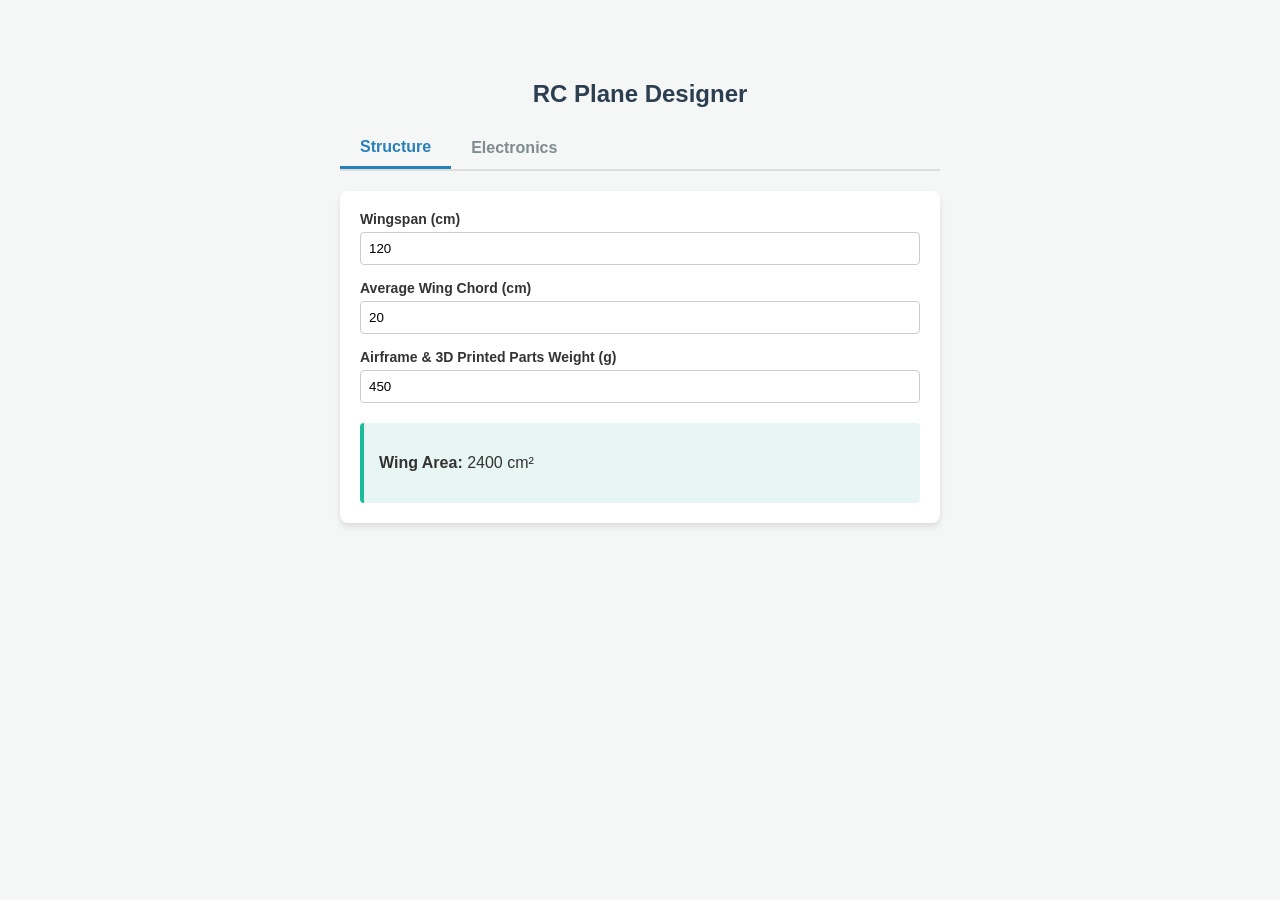
==== index.html @ 9270590c "Update index.html" ====
<!DOCTYPE html>
<html lang="en">
<head>
    <meta charset="UTF-8">
    <meta name="viewport" content="width=device-width, initial-scale=1.0">
    <title>RC Plane Designer - Quick Calc</title>
    <style>
        body {
            font-family: 'Segoe UI', Tahoma, Geneva, Verdana, sans-serif;
            background-color: #f4f7f6;
            color: #333;
            max-width: 600px;
            margin: 40px auto;
            padding: 20px;
        }
        h2 { text-align: center; color: #2c3e50; }
        
        /* Tab Styles */
        .tabs {
            display: flex;
            margin-bottom: 20px;
            border-bottom: 2px solid #ddd;
        }
        .tab-btn {
            background: none;
            border: none;
            padding: 10px 20px;
            cursor: pointer;
            font-size: 16px;
            font-weight: bold;
            color: #7f8c8d;
            transition: 0.3s;
        }
        .tab-btn:hover { color: #3498db; }
        .tab-btn.active {
            color: #2980b9;
            border-bottom: 3px solid #2980b9;
        }

        /* Content Styles */
        .tab-content { display: none; background: #fff; padding: 20px; border-radius: 8px; box-shadow: 0 4px 6px rgba(0,0,0,0.1); }
        .tab-content.active { display: block; }
        
        .input-group { margin-bottom: 15px; }
        label { display: block; margin-bottom: 5px; font-weight: bold; font-size: 14px; }
        input { 
            width: 100%; padding: 8px; box-sizing: border-box; 
            border: 1px solid #ccc; border-radius: 4px; 
        }
        
        /* Results Box */
        .results {
            margin-top: 20px; padding: 15px;
            background-color: #e8f6f3; border-left: 4px solid #1abc9c;
            border-radius: 4px;
        }
    </style>
</head>
<body>

    <h2>RC Plane Designer</h2>

    <div class="tabs">
        <button class="tab-btn active" onclick="openTab('structure')">Structure</button>
        <button class="tab-btn" onclick="openTab('electronics')">Electronics</button>
    </div>

    <!-- STRUCTURE TAB -->
    <div id="structure" class="tab-content active">
        <div class="input-group">
            <label>Wingspan (cm)</label>
            <input type="number" id="wingspan" value="120" oninput="calculateAll()">
        </div>
        <div class="input-group">
            <label>Average Wing Chord (cm)</label>
            <input type="number" id="chord" value="20" oninput="calculateAll()">
        </div>
        <div class="input-group">
            <label>Airframe & 3D Printed Parts Weight (g)</label>
            <input type="number" id="airframeWeight" value="450" oninput="calculateAll()">
        </div>
        <div class="results">
            <p><strong>Wing Area:</strong> <span id="wingAreaOut">0</span> cm²</p>
        </div>
    </div>

    <!-- ELECTRONICS TAB -->
    <div id="electronics" class="tab-content">
        <div class="input-group">
            <label>Total Motor Thrust (g)</label>
            <input type="number" id="thrust" value="850" oninput="calculateAll()">
        </div>
        <div class="input-group">
            <label>Electronics Base Weight (Motors, ESC, Battery) (g)</label>
            <input type="number" id="elecWeight" value="300" oninput="calculateAll()">
        </div>
        <div class="input-group">
            <label>Payload Weight (FPV Camera, Sensors, Microcontrollers) (g)</label>
            <input type="number" id="payloadWeight" value="80" oninput="calculateAll()">
        </div>
        <div class="results">
            <p><strong>Total Flying Weight:</strong> <span id="totalWeightOut">0</span> g</p>
            <p><strong>Thrust-to-Weight Ratio:</strong> <span id="twrOut">0</span></p>
            <p><strong>Wing Loading:</strong> <span id="wingLoadOut">0</span> g/cm²</p>
            <p><small id="flightStatus"></small></p>
        </div>
    </div>

    <script>
        // Tab switching logic
        function openTab(tabId) {
            document.querySelectorAll('.tab-content').forEach(el => el.classList.remove('active'));
            document.querySelectorAll('.tab-btn').forEach(el => el.classList.remove('active'));
            
            document.getElementById(tabId).classList.add('active');
            event.currentTarget.classList.add('active');
        }

        // Calculation logic
        function calculateAll() {
            // Get Structure values
            let span = parseFloat(document.getElementById('wingspan').value) || 0;
            let chord = parseFloat(document.getElementById('chord').value) || 0;
            let airframeW = parseFloat(document.getElementById('airframeWeight').value) || 0;

            // Get Electronics values
            let thrust = parseFloat(document.getElementById('thrust').value) || 0;
            let elecW = parseFloat(document.getElementById('elecWeight').value) || 0;
            let payloadW = parseFloat(document.getElementById('payloadWeight').value) || 0;

            // Math
            let wingArea = span * chord;
            let totalWeight = airframeW + elecW + payloadW;
            let twr = totalWeight > 0 ? (thrust / totalWeight).toFixed(2) : 0;
            let wingLoading = wingArea > 0 ? (totalWeight / wingArea).toFixed(2) : 0;

            // Update UI
            document.getElementById('wingAreaOut').innerText = wingArea;
            document.getElementById('totalWeightOut').innerText = totalWeight;
            document.getElementById('twrOut').innerText = twr;
            document.getElementById('wingLoadOut').innerText = wingLoading;

            // Simple flight assessment
            let statusEl = document.getElementById('flightStatus');
            if (twr < 0.8) {
                statusEl.innerText = "Warning: Thrust-to-Weight ratio is low. The plane might struggle to take off.";
                statusEl.style.color = "red";
            } else if (twr >= 1.0) {
                statusEl.innerText = "Excellent: TWR is 1.0+. Plenty of power for acrobatics or rapid climbs.";
                statusEl.style.color = "green";
            } else {
                statusEl.innerText = "Good: Adequate power for smooth, scale flight.";
                statusEl.style.color = "#d35400";
            }
        }

        // Run once on load
        calculateAll();
    </script>
</body>
</html>
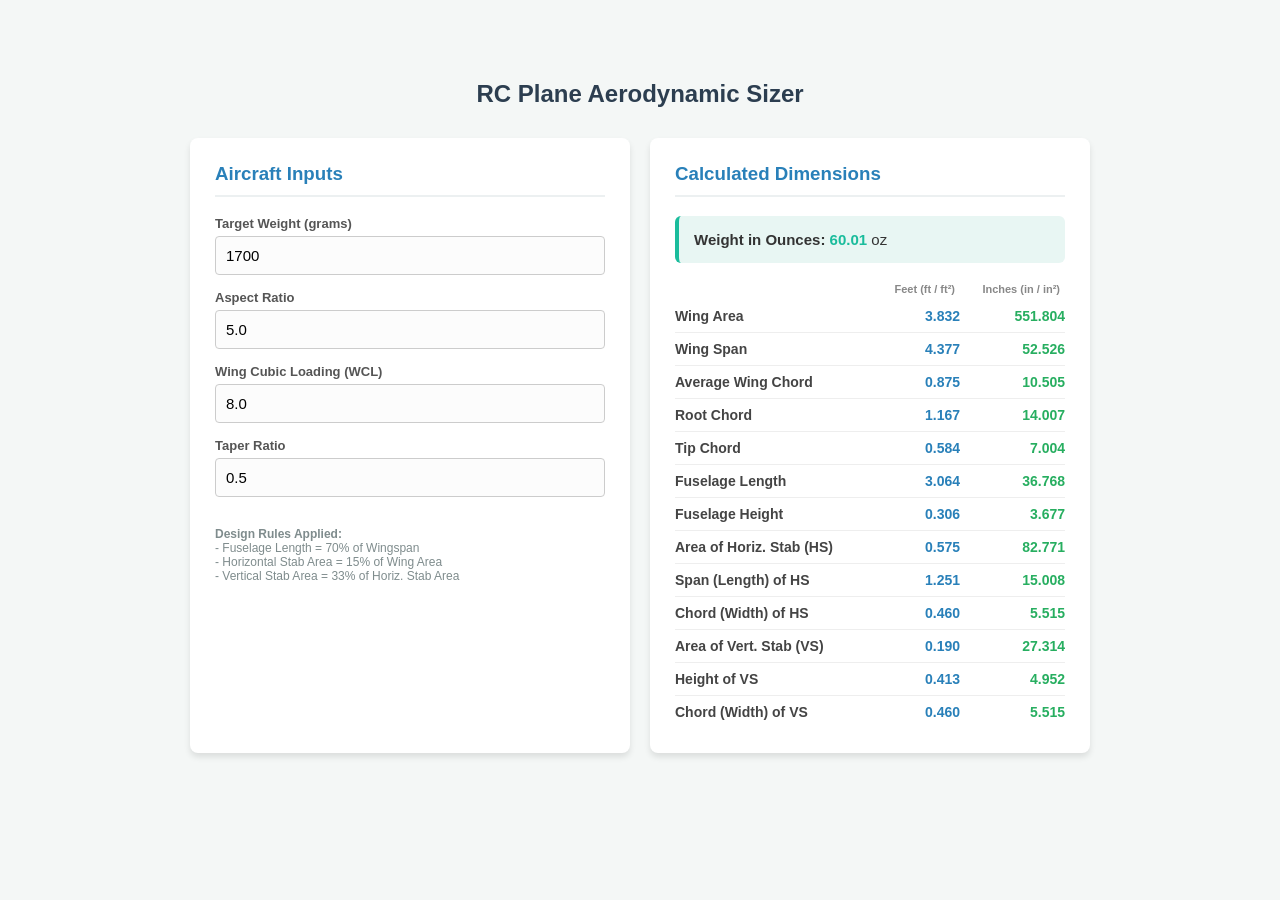
==== commit 663571df: "Update index.html" ====
--- a/index.html
+++ b/index.html
@@ -3,160 +3,230 @@
 <head>
     <meta charset="UTF-8">
     <meta name="viewport" content="width=device-width, initial-scale=1.0">
-    <title>RC Plane Designer - Quick Calc</title>
+    <title>RC Plane Sizer - Aerodynamic Calculator</title>
     <style>
         body {
             font-family: 'Segoe UI', Tahoma, Geneva, Verdana, sans-serif;
             background-color: #f4f7f6;
             color: #333;
-            max-width: 600px;
+            max-width: 900px;
             margin: 40px auto;
             padding: 20px;
         }
-        h2 { text-align: center; color: #2c3e50; }
+        h2 { text-align: center; color: #2c3e50; margin-bottom: 30px; }
         
-        /* Tab Styles */
-        .tabs {
+        .container {
             display: flex;
+            gap: 20px;
+            flex-wrap: wrap;
+        }
+
+        .panel {
+            background: #fff;
+            padding: 25px;
+            border-radius: 8px;
+            box-shadow: 0 4px 6px rgba(0,0,0,0.1);
+            flex: 1;
+            min-width: 300px;
+        }
+
+        .panel h3 { margin-top: 0; color: #2980b9; border-bottom: 2px solid #ecf0f1; padding-bottom: 10px; }
+
+        .input-group, .output-group { margin-bottom: 15px; }
+        label { display: block; margin-bottom: 5px; font-weight: bold; font-size: 13px; color: #555; }
+        
+        input[type="number"] { 
+            width: 100%; padding: 10px; box-sizing: border-box; 
+            border: 1px solid #ccc; border-radius: 4px; font-size: 15px;
+            background-color: #fcfcfc;
+        }
+        input[type="number"]:focus { outline: none; border-color: #3498db; }
+
+        .output-row {
+            display: flex;
+            justify-content: space-between;
+            padding: 8px 0;
+            border-bottom: 1px solid #eee;
+            font-size: 14px;
+        }
+        .output-row:last-child { border-bottom: none; }
+        .output-label { font-weight: bold; color: #444; }
+        
+        .vals { display: flex; gap: 15px; min-width: 160px; justify-content: flex-end;}
+        .val-ft { color: #2980b9; font-weight: bold; width: 75px; text-align: right;}
+        .val-in { color: #27ae60; font-weight: bold; width: 90px; text-align: right;}
+
+        .weight-callout {
+            background-color: #e8f6f3;
+            padding: 15px;
+            border-radius: 6px;
+            border-left: 4px solid #1abc9c;
             margin-bottom: 20px;
-            border-bottom: 2px solid #ddd;
-        }
-        .tab-btn {
-            background: none;
-            border: none;
-            padding: 10px 20px;
-            cursor: pointer;
-            font-size: 16px;
-            font-weight: bold;
-            color: #7f8c8d;
-            transition: 0.3s;
-        }
-        .tab-btn:hover { color: #3498db; }
-        .tab-btn.active {
-            color: #2980b9;
-            border-bottom: 3px solid #2980b9;
-        }
-
-        /* Content Styles */
-        .tab-content { display: none; background: #fff; padding: 20px; border-radius: 8px; box-shadow: 0 4px 6px rgba(0,0,0,0.1); }
-        .tab-content.active { display: block; }
-        
-        .input-group { margin-bottom: 15px; }
-        label { display: block; margin-bottom: 5px; font-weight: bold; font-size: 14px; }
-        input { 
-            width: 100%; padding: 8px; box-sizing: border-box; 
-            border: 1px solid #ccc; border-radius: 4px; 
-        }
-        
-        /* Results Box */
-        .results {
-            margin-top: 20px; padding: 15px;
-            background-color: #e8f6f3; border-left: 4px solid #1abc9c;
-            border-radius: 4px;
+            font-size: 15px;
         }
     </style>
 </head>
 <body>
 
-    <h2>RC Plane Designer</h2>
-
-    <div class="tabs">
-        <button class="tab-btn active" onclick="openTab('structure')">Structure</button>
-        <button class="tab-btn" onclick="openTab('electronics')">Electronics</button>
-    </div>
-
-    <!-- STRUCTURE TAB -->
-    <div id="structure" class="tab-content active">
-        <div class="input-group">
-            <label>Wingspan (cm)</label>
-            <input type="number" id="wingspan" value="120" oninput="calculateAll()">
+    <h2>RC Plane Aerodynamic Sizer</h2>
+
+    <div class="container">
+        <!-- INPUT PANEL -->
+        <div class="panel">
+            <h3>Aircraft Inputs</h3>
+            <div class="input-group">
+                <label>Target Weight (grams)</label>
+                <input type="number" id="weight_g" value="1700" step="10" oninput="calculateSizing()">
+            </div>
+            <div class="input-group">
+                <label>Aspect Ratio</label>
+                <input type="number" id="ar" value="5.0" step="0.1" oninput="calculateSizing()">
+            </div>
+            <div class="input-group">
+                <label>Wing Cubic Loading (WCL)</label>
+                <input type="number" id="wcl" value="8.0" step="0.1" oninput="calculateSizing()">
+            </div>
+            <div class="input-group">
+                <label>Taper Ratio</label>
+                <input type="number" id="taper" value="0.5" step="0.05" oninput="calculateSizing()">
+            </div>
+            
+            <div style="margin-top: 30px; font-size: 12px; color: #7f8c8d;">
+                <strong>Design Rules Applied:</strong><br>
+                - Fuselage Length = 70% of Wingspan<br>
+                - Horizontal Stab Area = 15% of Wing Area<br>
+                - Vertical Stab Area = 33% of Horiz. Stab Area
+            </div>
         </div>
-        <div class="input-group">
-            <label>Average Wing Chord (cm)</label>
-            <input type="number" id="chord" value="20" oninput="calculateAll()">
-        </div>
-        <div class="input-group">
-            <label>Airframe & 3D Printed Parts Weight (g)</label>
-            <input type="number" id="airframeWeight" value="450" oninput="calculateAll()">
-        </div>
-        <div class="results">
-            <p><strong>Wing Area:</strong> <span id="wingAreaOut">0</span> cm²</p>
+
+        <!-- OUTPUT PANEL -->
+        <div class="panel">
+            <h3>Calculated Dimensions</h3>
+            
+            <div class="weight-callout">
+                <strong>Weight in Ounces:</strong> <span id="weight_oz" style="font-weight: bold; color: #1abc9c;">0</span> oz
+            </div>
+
+            <div style="display:flex; justify-content: flex-end; gap: 15px; font-size: 11px; color:#888; font-weight:bold; margin-bottom: 5px; padding-right: 5px;">
+                <span style="width: 75px; text-align: right;">Feet (ft / ft²)</span>
+                <span style="width: 90px; text-align: right;">Inches (in / in²)</span>
+            </div>
+
+            <div class="output-row">
+                <span class="output-label">Wing Area</span>
+                <div class="vals"><span class="val-ft" id="area_ft">0</span><span class="val-in" id="area_in">0</span></div>
+            </div>
+            <div class="output-row">
+                <span class="output-label">Wing Span</span>
+                <div class="vals"><span class="val-ft" id="span_ft">0</span><span class="val-in" id="span_in">0</span></div>
+            </div>
+            <div class="output-row">
+                <span class="output-label">Average Wing Chord</span>
+                <div class="vals"><span class="val-ft" id="chord_ft">0</span><span class="val-in" id="chord_in">0</span></div>
+            </div>
+            <div class="output-row">
+                <span class="output-label">Root Chord</span>
+                <div class="vals"><span class="val-ft" id="root_ft">0</span><span class="val-in" id="root_in">0</span></div>
+            </div>
+            <div class="output-row">
+                <span class="output-label">Tip Chord</span>
+                <div class="vals"><span class="val-ft" id="tip_ft">0</span><span class="val-in" id="tip_in">0</span></div>
+            </div>
+            <div class="output-row">
+                <span class="output-label">Fuselage Length</span>
+                <div class="vals"><span class="val-ft" id="fuse_l_ft">0</span><span class="val-in" id="fuse_l_in">0</span></div>
+            </div>
+            <div class="output-row">
+                <span class="output-label">Fuselage Height</span>
+                <div class="vals"><span class="val-ft" id="fuse_h_ft">0</span><span class="val-in" id="fuse_h_in">0</span></div>
+            </div>
+            <div class="output-row">
+                <span class="output-label">Area of Horiz. Stab (HS)</span>
+                <div class="vals"><span class="val-ft" id="ahs_ft">0</span><span class="val-in" id="ahs_in">0</span></div>
+            </div>
+            <div class="output-row">
+                <span class="output-label">Span (Length) of HS</span>
+                <div class="vals"><span class="val-ft" id="lhs_ft">0</span><span class="val-in" id="lhs_in">0</span></div>
+            </div>
+            <div class="output-row">
+                <span class="output-label">Chord (Width) of HS</span>
+                <div class="vals"><span class="val-ft" id="whs_ft">0</span><span class="val-in" id="whs_in">0</span></div>
+            </div>
+            <div class="output-row">
+                <span class="output-label">Area of Vert. Stab (VS)</span>
+                <div class="vals"><span class="val-ft" id="avs_ft">0</span><span class="val-in" id="avs_in">0</span></div>
+            </div>
+            <div class="output-row">
+                <span class="output-label">Height of VS</span>
+                <div class="vals"><span class="val-ft" id="hvs_ft">0</span><span class="val-in" id="hvs_in">0</span></div>
+            </div>
+            <div class="output-row">
+                <span class="output-label">Chord (Width) of VS</span>
+                <div class="vals"><span class="val-ft" id="wvs_ft">0</span><span class="val-in" id="wvs_in">0</span></div>
+            </div>
         </div>
     </div>
 
-    <!-- ELECTRONICS TAB -->
-    <div id="electronics" class="tab-content">
-        <div class="input-group">
-            <label>Total Motor Thrust (g)</label>
-            <input type="number" id="thrust" value="850" oninput="calculateAll()">
-        </div>
-        <div class="input-group">
-            <label>Electronics Base Weight (Motors, ESC, Battery) (g)</label>
-            <input type="number" id="elecWeight" value="300" oninput="calculateAll()">
-        </div>
-        <div class="input-group">
-            <label>Payload Weight (FPV Camera, Sensors, Microcontrollers) (g)</label>
-            <input type="number" id="payloadWeight" value="80" oninput="calculateAll()">
-        </div>
-        <div class="results">
-            <p><strong>Total Flying Weight:</strong> <span id="totalWeightOut">0</span> g</p>
-            <p><strong>Thrust-to-Weight Ratio:</strong> <span id="twrOut">0</span></p>
-            <p><strong>Wing Loading:</strong> <span id="wingLoadOut">0</span> g/cm²</p>
-            <p><small id="flightStatus"></small></p>
-        </div>
-    </div>
-
     <script>
-        // Tab switching logic
-        function openTab(tabId) {
-            document.querySelectorAll('.tab-content').forEach(el => el.classList.remove('active'));
-            document.querySelectorAll('.tab-btn').forEach(el => el.classList.remove('active'));
-            
-            document.getElementById(tabId).classList.add('active');
-            event.currentTarget.classList.add('active');
-        }
-
-        // Calculation logic
-        function calculateAll() {
-            // Get Structure values
-            let span = parseFloat(document.getElementById('wingspan').value) || 0;
-            let chord = parseFloat(document.getElementById('chord').value) || 0;
-            let airframeW = parseFloat(document.getElementById('airframeWeight').value) || 0;
-
-            // Get Electronics values
-            let thrust = parseFloat(document.getElementById('thrust').value) || 0;
-            let elecW = parseFloat(document.getElementById('elecWeight').value) || 0;
-            let payloadW = parseFloat(document.getElementById('payloadWeight').value) || 0;
-
-            // Math
-            let wingArea = span * chord;
-            let totalWeight = airframeW + elecW + payloadW;
-            let twr = totalWeight > 0 ? (thrust / totalWeight).toFixed(2) : 0;
-            let wingLoading = wingArea > 0 ? (totalWeight / wingArea).toFixed(2) : 0;
-
-            // Update UI
-            document.getElementById('wingAreaOut').innerText = wingArea;
-            document.getElementById('totalWeightOut').innerText = totalWeight;
-            document.getElementById('twrOut').innerText = twr;
-            document.getElementById('wingLoadOut').innerText = wingLoading;
-
-            // Simple flight assessment
-            let statusEl = document.getElementById('flightStatus');
-            if (twr < 0.8) {
-                statusEl.innerText = "Warning: Thrust-to-Weight ratio is low. The plane might struggle to take off.";
-                statusEl.style.color = "red";
-            } else if (twr >= 1.0) {
-                statusEl.innerText = "Excellent: TWR is 1.0+. Plenty of power for acrobatics or rapid climbs.";
-                statusEl.style.color = "green";
-            } else {
-                statusEl.innerText = "Good: Adequate power for smooth, scale flight.";
-                statusEl.style.color = "#d35400";
-            }
-        }
-
-        // Run once on load
-        calculateAll();
+        function calculateSizing() {
+            // Get inputs
+            const w_g = parseFloat(document.getElementById('weight_g').value) || 0;
+            const ar = parseFloat(document.getElementById('ar').value) || 1;
+            const wcl = parseFloat(document.getElementById('wcl').value) || 1;
+            const taper = parseFloat(document.getElementById('taper').value) || 1;
+
+            // Base conversions matching excel multiplier
+            const w_oz = w_g * 0.0353;
+            
+            // Wing Calculations
+            const area_ft = Math.pow((w_oz / wcl), (2/3));
+            const span_ft = Math.pow((ar * area_ft), 0.5);
+            const chord_ft = area_ft / span_ft;
+            
+            // Fix: Dynamic Root/Tip Chord based on Taper Ratio formula: C_avg = (Cr + Ct)/2
+            const root_ft = (2 * chord_ft) / (1 + taper);
+            const tip_ft = root_ft * taper;
+
+            // Fuselage Calculations (70% span rule)
+            const fuse_l_ft = 0.7 * span_ft;
+            const fuse_h_ft = 0.1 * fuse_l_ft;
+
+            // Horizontal Stabilizer Calculations
+            const ahs_ft = 0.15 * area_ft;
+            const whs_ft = 0.15 * fuse_l_ft; // Width / Chord
+            const lhs_ft = ahs_ft / whs_ft; // Length / Span
+
+            // Vertical Stabilizer Calculations
+            const avs_ft = 0.33 * ahs_ft;
+            const wvs_ft = whs_ft; 
+            const hvs_ft = avs_ft / wvs_ft;
+
+            // Update UI Helper function to format 2-3 decimal places and output both ft and inches
+            const updateUI = (id, val_ft, isArea = false) => {
+                const multiplier = isArea ? 144 : 12;
+                document.getElementById(id + '_ft').innerText = val_ft.toFixed(3);
+                document.getElementById(id + '_in').innerText = (val_ft * multiplier).toFixed(3);
+            };
+
+            // Write to DOM
+            document.getElementById('weight_oz').innerText = w_oz.toFixed(2);
+            updateUI('area', area_ft, true);
+            updateUI('span', span_ft);
+            updateUI('chord', chord_ft);
+            updateUI('root', root_ft);
+            updateUI('tip', tip_ft);
+            updateUI('fuse_l', fuse_l_ft);
+            updateUI('fuse_h', fuse_h_ft);
+            updateUI('ahs', ahs_ft, true);
+            updateUI('lhs', lhs_ft);
+            updateUI('whs', whs_ft);
+            updateUI('avs', avs_ft, true);
+            updateUI('hvs', hvs_ft);
+            updateUI('wvs', wvs_ft);
+        }
+
+        // Run calculation instantly on page load
+        calculateSizing();
     </script>
 </body>
 </html>
-
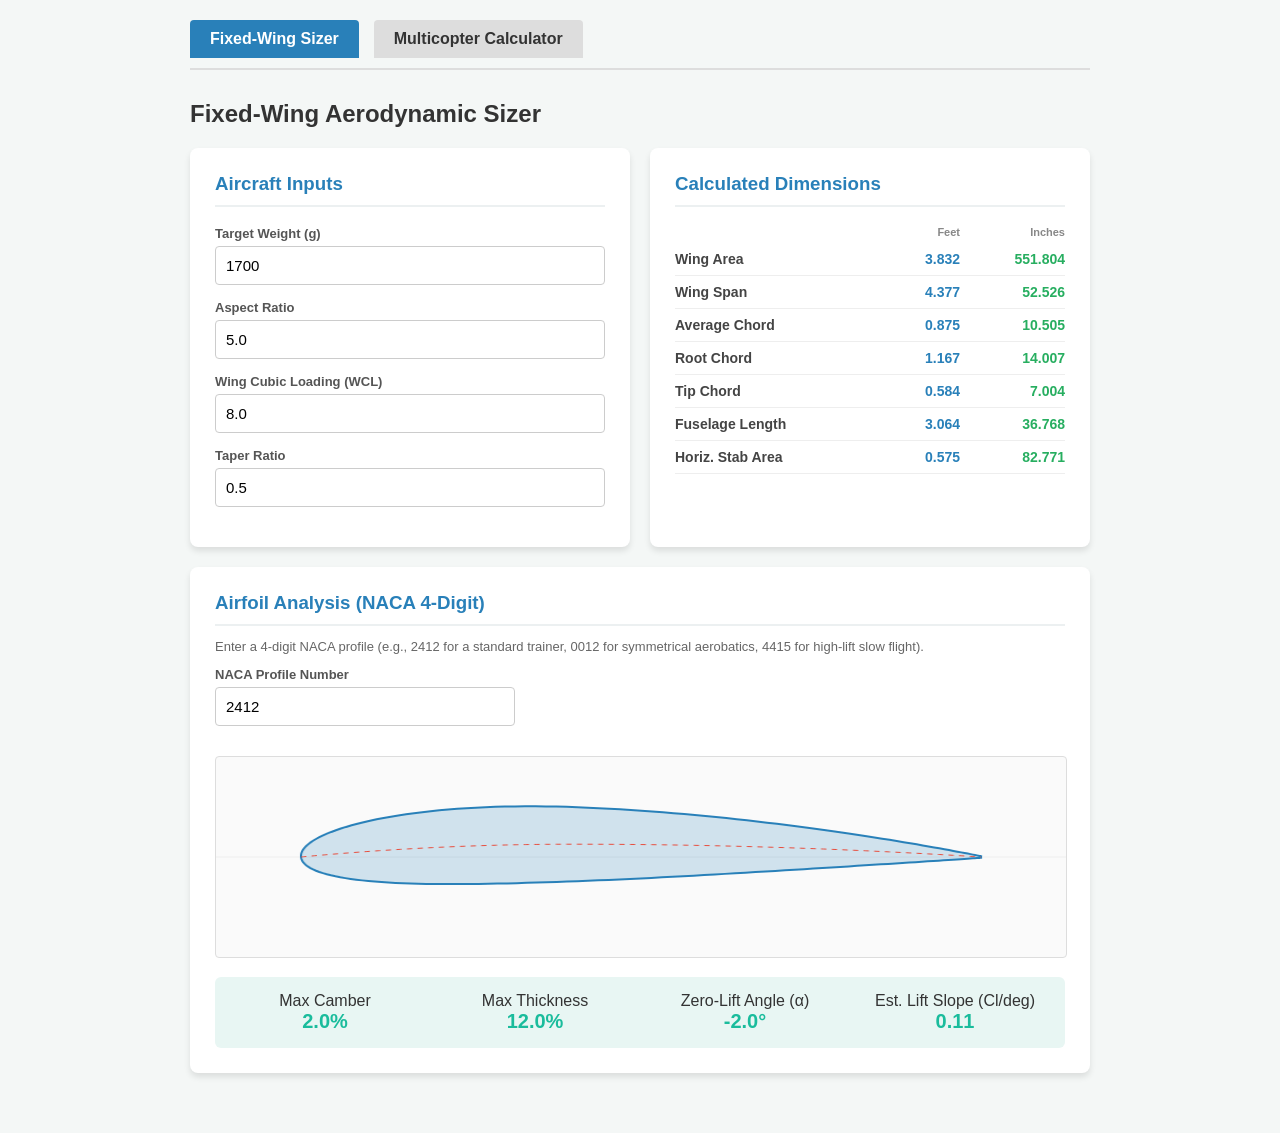
==== commit 62fdc379: "Update index.html updated for airfoil1" ====
--- a/index.html
+++ b/index.html
@@ -3,230 +3,256 @@
 <head>
     <meta charset="UTF-8">
     <meta name="viewport" content="width=device-width, initial-scale=1.0">
-    <title>RC Plane Sizer - Aerodynamic Calculator</title>
+    <title>RC Plane Sizer</title>
     <style>
-        body {
-            font-family: 'Segoe UI', Tahoma, Geneva, Verdana, sans-serif;
-            background-color: #f4f7f6;
-            color: #333;
-            max-width: 900px;
-            margin: 40px auto;
-            padding: 20px;
-        }
-        h2 { text-align: center; color: #2c3e50; margin-bottom: 30px; }
-        
-        .container {
-            display: flex;
-            gap: 20px;
-            flex-wrap: wrap;
-        }
-
-        .panel {
-            background: #fff;
-            padding: 25px;
-            border-radius: 8px;
-            box-shadow: 0 4px 6px rgba(0,0,0,0.1);
-            flex: 1;
-            min-width: 300px;
-        }
-
+        body { font-family: 'Segoe UI', Tahoma, sans-serif; background-color: #f4f7f6; color: #333; max-width: 900px; margin: 0 auto; padding: 20px; }
+        .nav { display: flex; gap: 15px; margin-bottom: 30px; border-bottom: 2px solid #ddd; padding-bottom: 10px; }
+        .nav a { text-decoration: none; padding: 10px 20px; background: #ddd; color: #333; border-radius: 4px 4px 0 0; font-weight: bold; }
+        .nav a.active { background: #2980b9; color: white; }
+        .container { display: flex; gap: 20px; flex-wrap: wrap; margin-bottom: 20px; }
+        .panel { background: #fff; padding: 25px; border-radius: 8px; box-shadow: 0 4px 6px rgba(0,0,0,0.1); flex: 1; min-width: 300px; }
         .panel h3 { margin-top: 0; color: #2980b9; border-bottom: 2px solid #ecf0f1; padding-bottom: 10px; }
-
-        .input-group, .output-group { margin-bottom: 15px; }
+        .input-group { margin-bottom: 15px; }
         label { display: block; margin-bottom: 5px; font-weight: bold; font-size: 13px; color: #555; }
-        
-        input[type="number"] { 
-            width: 100%; padding: 10px; box-sizing: border-box; 
-            border: 1px solid #ccc; border-radius: 4px; font-size: 15px;
-            background-color: #fcfcfc;
-        }
-        input[type="number"]:focus { outline: none; border-color: #3498db; }
-
-        .output-row {
-            display: flex;
-            justify-content: space-between;
-            padding: 8px 0;
-            border-bottom: 1px solid #eee;
-            font-size: 14px;
-        }
-        .output-row:last-child { border-bottom: none; }
+        input[type="number"], input[type="text"] { width: 100%; padding: 10px; box-sizing: border-box; border: 1px solid #ccc; border-radius: 4px; font-size: 15px; }
+        .output-row { display: flex; justify-content: space-between; padding: 8px 0; border-bottom: 1px solid #eee; font-size: 14px; }
         .output-label { font-weight: bold; color: #444; }
-        
         .vals { display: flex; gap: 15px; min-width: 160px; justify-content: flex-end;}
         .val-ft { color: #2980b9; font-weight: bold; width: 75px; text-align: right;}
         .val-in { color: #27ae60; font-weight: bold; width: 90px; text-align: right;}
-
-        .weight-callout {
-            background-color: #e8f6f3;
-            padding: 15px;
-            border-radius: 6px;
-            border-left: 4px solid #1abc9c;
-            margin-bottom: 20px;
-            font-size: 15px;
-        }
+        
+        /* Airfoil Specific Styles */
+        .airfoil-stats { display: flex; gap: 20px; background: #e8f6f3; padding: 15px; border-radius: 6px; margin-top: 15px; }
+        .stat-box { flex: 1; text-align: center; }
+        .stat-box span { display: block; font-size: 20px; font-weight: bold; color: #1abc9c; }
+        canvas { width: 100%; height: 200px; border: 1px solid #ddd; border-radius: 4px; margin-top: 15px; background: #fafafa; }
     </style>
 </head>
 <body>
-
-    <h2>RC Plane Aerodynamic Sizer</h2>
-
+    <div class="nav">
+        <a href="index.html" class="active">Fixed-Wing Sizer</a>
+        <a href="multicopter.html">Multicopter Calculator</a>
+    </div>
+
+    <h2>Fixed-Wing Aerodynamic Sizer</h2>
+    
+    <!-- SIZER TOOL -->
     <div class="container">
-        <!-- INPUT PANEL -->
         <div class="panel">
             <h3>Aircraft Inputs</h3>
-            <div class="input-group">
-                <label>Target Weight (grams)</label>
-                <input type="number" id="weight_g" value="1700" step="10" oninput="calculateSizing()">
-            </div>
-            <div class="input-group">
-                <label>Aspect Ratio</label>
-                <input type="number" id="ar" value="5.0" step="0.1" oninput="calculateSizing()">
-            </div>
-            <div class="input-group">
-                <label>Wing Cubic Loading (WCL)</label>
-                <input type="number" id="wcl" value="8.0" step="0.1" oninput="calculateSizing()">
-            </div>
-            <div class="input-group">
-                <label>Taper Ratio</label>
-                <input type="number" id="taper" value="0.5" step="0.05" oninput="calculateSizing()">
-            </div>
-            
-            <div style="margin-top: 30px; font-size: 12px; color: #7f8c8d;">
-                <strong>Design Rules Applied:</strong><br>
-                - Fuselage Length = 70% of Wingspan<br>
-                - Horizontal Stab Area = 15% of Wing Area<br>
-                - Vertical Stab Area = 33% of Horiz. Stab Area
-            </div>
-        </div>
-
-        <!-- OUTPUT PANEL -->
+            <div class="input-group"><label>Target Weight (g)</label><input type="number" id="weight_g" value="1700" step="10" oninput="calc()"></div>
+            <div class="input-group"><label>Aspect Ratio</label><input type="number" id="ar" value="5.0" step="0.1" oninput="calc()"></div>
+            <div class="input-group"><label>Wing Cubic Loading (WCL)</label><input type="number" id="wcl" value="8.0" step="0.1" oninput="calc()"></div>
+            <div class="input-group"><label>Taper Ratio</label><input type="number" id="taper" value="0.5" step="0.05" oninput="calc()"></div>
+        </div>
+        
         <div class="panel">
             <h3>Calculated Dimensions</h3>
-            
-            <div class="weight-callout">
-                <strong>Weight in Ounces:</strong> <span id="weight_oz" style="font-weight: bold; color: #1abc9c;">0</span> oz
-            </div>
-
-            <div style="display:flex; justify-content: flex-end; gap: 15px; font-size: 11px; color:#888; font-weight:bold; margin-bottom: 5px; padding-right: 5px;">
-                <span style="width: 75px; text-align: right;">Feet (ft / ft²)</span>
-                <span style="width: 90px; text-align: right;">Inches (in / in²)</span>
-            </div>
-
-            <div class="output-row">
-                <span class="output-label">Wing Area</span>
-                <div class="vals"><span class="val-ft" id="area_ft">0</span><span class="val-in" id="area_in">0</span></div>
-            </div>
-            <div class="output-row">
-                <span class="output-label">Wing Span</span>
-                <div class="vals"><span class="val-ft" id="span_ft">0</span><span class="val-in" id="span_in">0</span></div>
-            </div>
-            <div class="output-row">
-                <span class="output-label">Average Wing Chord</span>
-                <div class="vals"><span class="val-ft" id="chord_ft">0</span><span class="val-in" id="chord_in">0</span></div>
-            </div>
-            <div class="output-row">
-                <span class="output-label">Root Chord</span>
-                <div class="vals"><span class="val-ft" id="root_ft">0</span><span class="val-in" id="root_in">0</span></div>
-            </div>
-            <div class="output-row">
-                <span class="output-label">Tip Chord</span>
-                <div class="vals"><span class="val-ft" id="tip_ft">0</span><span class="val-in" id="tip_in">0</span></div>
-            </div>
-            <div class="output-row">
-                <span class="output-label">Fuselage Length</span>
-                <div class="vals"><span class="val-ft" id="fuse_l_ft">0</span><span class="val-in" id="fuse_l_in">0</span></div>
-            </div>
-            <div class="output-row">
-                <span class="output-label">Fuselage Height</span>
-                <div class="vals"><span class="val-ft" id="fuse_h_ft">0</span><span class="val-in" id="fuse_h_in">0</span></div>
-            </div>
-            <div class="output-row">
-                <span class="output-label">Area of Horiz. Stab (HS)</span>
-                <div class="vals"><span class="val-ft" id="ahs_ft">0</span><span class="val-in" id="ahs_in">0</span></div>
-            </div>
-            <div class="output-row">
-                <span class="output-label">Span (Length) of HS</span>
-                <div class="vals"><span class="val-ft" id="lhs_ft">0</span><span class="val-in" id="lhs_in">0</span></div>
-            </div>
-            <div class="output-row">
-                <span class="output-label">Chord (Width) of HS</span>
-                <div class="vals"><span class="val-ft" id="whs_ft">0</span><span class="val-in" id="whs_in">0</span></div>
-            </div>
-            <div class="output-row">
-                <span class="output-label">Area of Vert. Stab (VS)</span>
-                <div class="vals"><span class="val-ft" id="avs_ft">0</span><span class="val-in" id="avs_in">0</span></div>
-            </div>
-            <div class="output-row">
-                <span class="output-label">Height of VS</span>
-                <div class="vals"><span class="val-ft" id="hvs_ft">0</span><span class="val-in" id="hvs_in">0</span></div>
-            </div>
-            <div class="output-row">
-                <span class="output-label">Chord (Width) of VS</span>
-                <div class="vals"><span class="val-ft" id="wvs_ft">0</span><span class="val-in" id="wvs_in">0</span></div>
-            </div>
+            <div style="display:flex; justify-content: flex-end; gap: 15px; font-size: 11px; color:#888; font-weight:bold; margin-bottom: 5px;">
+                <span style="width: 75px; text-align: right;">Feet</span><span style="width: 90px; text-align: right;">Inches</span>
+            </div>
+            <div class="output-row"><span class="output-label">Wing Area</span><div class="vals"><span class="val-ft" id="area_ft">0</span><span class="val-in" id="area_in">0</span></div></div>
+            <div class="output-row"><span class="output-label">Wing Span</span><div class="vals"><span class="val-ft" id="span_ft">0</span><span class="val-in" id="span_in">0</span></div></div>
+            <div class="output-row"><span class="output-label">Average Chord</span><div class="vals"><span class="val-ft" id="chord_ft">0</span><span class="val-in" id="chord_in">0</span></div></div>
+            <div class="output-row"><span class="output-label">Root Chord</span><div class="vals"><span class="val-ft" id="root_ft">0</span><span class="val-in" id="root_in">0</span></div></div>
+            <div class="output-row"><span class="output-label">Tip Chord</span><div class="vals"><span class="val-ft" id="tip_ft">0</span><span class="val-in" id="tip_in">0</span></div></div>
+            <div class="output-row"><span class="output-label">Fuselage Length</span><div class="vals"><span class="val-ft" id="fuse_l_ft">0</span><span class="val-in" id="fuse_l_in">0</span></div></div>
+            <div class="output-row"><span class="output-label">Horiz. Stab Area</span><div class="vals"><span class="val-ft" id="ahs_ft">0</span><span class="val-in" id="ahs_in">0</span></div></div>
         </div>
     </div>
 
+    <!-- AIRFOIL TOOL -->
+    <div class="panel" style="margin-bottom: 40px;">
+        <h3>Airfoil Analysis (NACA 4-Digit)</h3>
+        <p style="font-size: 13px; color: #666; margin-top:-5px;">Enter a 4-digit NACA profile (e.g., 2412 for a standard trainer, 0012 for symmetrical aerobatics, 4415 for high-lift slow flight).</p>
+        
+        <div style="max-width: 300px;">
+            <div class="input-group">
+                <label>NACA Profile Number</label>
+                <input type="text" id="naca" value="2412" maxlength="4" oninput="drawAirfoil()">
+            </div>
+        </div>
+
+        <canvas id="airfoilCanvas" width="800" height="200"></canvas>
+
+        <div class="airfoil-stats">
+            <div class="stat-box">
+                Max Camber
+                <span id="stat-camber">0%</span>
+            </div>
+            <div class="stat-box">
+                Max Thickness
+                <span id="stat-thick">0%</span>
+            </div>
+            <div class="stat-box">
+                Zero-Lift Angle (α)
+                <span id="stat-alpha">0°</span>
+            </div>
+            <div class="stat-box">
+                Est. Lift Slope (Cl/deg)
+                <span id="stat-slope">0.11</span>
+            </div>
+        </div>
+    </div>
+
     <script>
-        function calculateSizing() {
-            // Get inputs
-            const w_g = parseFloat(document.getElementById('weight_g').value) || 0;
+        // --- 1. SIZER CALCULATIONS ---
+        function calc() {
+            const w_oz = (parseFloat(document.getElementById('weight_g').value) || 0) * 0.0353;
             const ar = parseFloat(document.getElementById('ar').value) || 1;
             const wcl = parseFloat(document.getElementById('wcl').value) || 1;
             const taper = parseFloat(document.getElementById('taper').value) || 1;
 
-            // Base conversions matching excel multiplier
-            const w_oz = w_g * 0.0353;
-            
-            // Wing Calculations
-            const area_ft = Math.pow((w_oz / wcl), (2/3));
-            const span_ft = Math.pow((ar * area_ft), 0.5);
-            const chord_ft = area_ft / span_ft;
-            
-            // Fix: Dynamic Root/Tip Chord based on Taper Ratio formula: C_avg = (Cr + Ct)/2
-            const root_ft = (2 * chord_ft) / (1 + taper);
-            const tip_ft = root_ft * taper;
-
-            // Fuselage Calculations (70% span rule)
-            const fuse_l_ft = 0.7 * span_ft;
-            const fuse_h_ft = 0.1 * fuse_l_ft;
-
-            // Horizontal Stabilizer Calculations
-            const ahs_ft = 0.15 * area_ft;
-            const whs_ft = 0.15 * fuse_l_ft; // Width / Chord
-            const lhs_ft = ahs_ft / whs_ft; // Length / Span
-
-            // Vertical Stabilizer Calculations
-            const avs_ft = 0.33 * ahs_ft;
-            const wvs_ft = whs_ft; 
-            const hvs_ft = avs_ft / wvs_ft;
-
-            // Update UI Helper function to format 2-3 decimal places and output both ft and inches
-            const updateUI = (id, val_ft, isArea = false) => {
-                const multiplier = isArea ? 144 : 12;
-                document.getElementById(id + '_ft').innerText = val_ft.toFixed(3);
-                document.getElementById(id + '_in').innerText = (val_ft * multiplier).toFixed(3);
+            const area = Math.pow((w_oz / wcl), (2/3));
+            const span = Math.pow((ar * area), 0.5);
+            const chord = area / span;
+            const root = (2 * chord) / (1 + taper);
+
+            const update = (id, val, isArea) => {
+                document.getElementById(id + '_ft').innerText = val.toFixed(3);
+                document.getElementById(id + '_in').innerText = (val * (isArea ? 144 : 12)).toFixed(3);
             };
 
-            // Write to DOM
-            document.getElementById('weight_oz').innerText = w_oz.toFixed(2);
-            updateUI('area', area_ft, true);
-            updateUI('span', span_ft);
-            updateUI('chord', chord_ft);
-            updateUI('root', root_ft);
-            updateUI('tip', tip_ft);
-            updateUI('fuse_l', fuse_l_ft);
-            updateUI('fuse_h', fuse_h_ft);
-            updateUI('ahs', ahs_ft, true);
-            updateUI('lhs', lhs_ft);
-            updateUI('whs', whs_ft);
-            updateUI('avs', avs_ft, true);
-            updateUI('hvs', hvs_ft);
-            updateUI('wvs', wvs_ft);
+            update('area', area, true);
+            update('span', span, false);
+            update('chord', chord, false);
+            update('root', root, false);
+            update('tip', root * taper, false);
+            update('fuse_l', 0.7 * span, false);
+            update('ahs', 0.15 * area, true);
         }
 
-        // Run calculation instantly on page load
-        calculateSizing();
+        // --- 2. AIRFOIL GENERATION & ANALYSIS ---
+        function drawAirfoil() {
+            const canvas = document.getElementById('airfoilCanvas');
+            const ctx = canvas.getContext('2d');
+            let naca = document.getElementById('naca').value.trim();
+            
+            // Validate input
+            if(naca.length !== 4 || isNaN(naca)) {
+                ctx.clearRect(0, 0, canvas.width, canvas.height);
+                ctx.fillStyle = "red";
+                ctx.fillText("Please enter a valid 4-digit number", 10, 20);
+                return;
+            }
+
+            // Parse NACA variables
+            const m = parseInt(naca.charAt(0)) / 100;       // Max camber
+            const p = parseInt(naca.charAt(1)) / 10;        // Location of max camber
+            const t = parseInt(naca.substring(2, 4)) / 100; // Max thickness
+
+            const pointsU = [];
+            const pointsL = [];
+            const numPoints = 100; // Resolution
+
+            // Generate geometry using NACA equations
+            for (let i = 0; i <= numPoints; i++) {
+                // Cosine spacing for better leading edge resolution
+                const beta = i * (Math.PI / numPoints);
+                const x = 0.5 * (1 - Math.cos(beta)); 
+                
+                // Thickness distribution
+                const yt = 5 * t * (0.2969*Math.sqrt(x) - 0.1260*x - 0.3516*Math.pow(x,2) + 0.2843*Math.pow(x,3) - 0.1015*Math.pow(x,4));
+                
+                // Camber line and angle
+                let yc = 0;
+                let dyc_dx = 0;
+                
+                if (m > 0) {
+                    if (x >= 0 && x <= p) {
+                        yc = (m / Math.pow(p, 2)) * (2 * p * x - Math.pow(x, 2));
+                        dyc_dx = (2 * m / Math.pow(p, 2)) * (p - x);
+                    } else if (x > p && x <= 1) {
+                        yc = (m / Math.pow(1 - p, 2)) * ((1 - 2 * p) + 2 * p * x - Math.pow(x, 2));
+                        dyc_dx = (2 * m / Math.pow(1 - p, 2)) * (p - x);
+                    }
+                }
+                
+                const theta = Math.atan(dyc_dx);
+                
+                // Upper surface coordinates
+                pointsU.push({
+                    x: x - yt * Math.sin(theta),
+                    y: yc + yt * Math.cos(theta)
+                });
+                
+                // Lower surface coordinates
+                pointsL.push({
+                    x: x + yt * Math.sin(theta),
+                    y: yc - yt * Math.cos(theta)
+                });
+            }
+
+            // --- Canvas Drawing ---
+            ctx.clearRect(0, 0, canvas.width, canvas.height);
+            
+            // Grid lines
+            ctx.strokeStyle = "#eee";
+            ctx.lineWidth = 1;
+            ctx.beginPath();
+            ctx.moveTo(0, canvas.height/2); ctx.lineTo(canvas.width, canvas.height/2);
+            ctx.stroke();
+
+            // Set up scaling (Chord line fills 80% of canvas)
+            const scale = canvas.width * 0.8;
+            const offsetX = canvas.width * 0.1;
+            const offsetY = canvas.height / 2;
+
+            ctx.beginPath();
+            ctx.strokeStyle = "#2980b9";
+            ctx.fillStyle = "rgba(41, 128, 185, 0.2)";
+            ctx.lineWidth = 2;
+
+            // Draw Upper Surface
+            ctx.moveTo(offsetX + pointsU[0].x * scale, offsetY - pointsU[0].y * scale);
+            for (let i = 1; i <= numPoints; i++) {
+                ctx.lineTo(offsetX + pointsU[i].x * scale, offsetY - pointsU[i].y * scale);
+            }
+            
+            // Draw Lower Surface (Backwards to close the shape)
+            for (let i = numPoints; i >= 0; i--) {
+                ctx.lineTo(offsetX + pointsL[i].x * scale, offsetY - pointsL[i].y * scale);
+            }
+
+            ctx.closePath();
+            ctx.stroke();
+            ctx.fill();
+
+            // Draw Camber Line
+            if (m > 0) {
+                ctx.beginPath();
+                ctx.strokeStyle = "#e74c3c";
+                ctx.setLineDash([5, 5]); // Dashed line
+                ctx.lineWidth = 1;
+                for (let i = 0; i <= numPoints; i++) {
+                    const beta = i * (Math.PI / numPoints);
+                    const x = 0.5 * (1 - Math.cos(beta));
+                    let yc = 0;
+                    if (x <= p) yc = (m / Math.pow(p, 2)) * (2 * p * x - Math.pow(x, 2));
+                    else yc = (m / Math.pow(1 - p, 2)) * ((1 - 2 * p) + 2 * p * x - Math.pow(x, 2));
+                    
+                    if (i === 0) ctx.moveTo(offsetX + x * scale, offsetY - yc * scale);
+                    else ctx.lineTo(offsetX + x * scale, offsetY - yc * scale);
+                }
+                ctx.stroke();
+                ctx.setLineDash([]); // Reset dash
+            }
+
+            // --- Update Analysis Stats ---
+            document.getElementById('stat-camber').innerText = (m * 100).toFixed(1) + "%";
+            document.getElementById('stat-thick').innerText = (t * 100).toFixed(1) + "%";
+            
+            // Thin Airfoil Theory: Zero lift angle approx -100 * max_camber
+            const alphaZero = m === 0 ? 0 : (-100 * m).toFixed(1); 
+            document.getElementById('stat-alpha').innerText = alphaZero + "°";
+            
+            // Theoretical lift slope is always ~2*pi per radian, which is 0.11 per degree
+            document.getElementById('stat-slope').innerText = "0.11";
+        }
+
+        // Initialize both
+        calc();
+        drawAirfoil();
     </script>
 </body>
 </html>
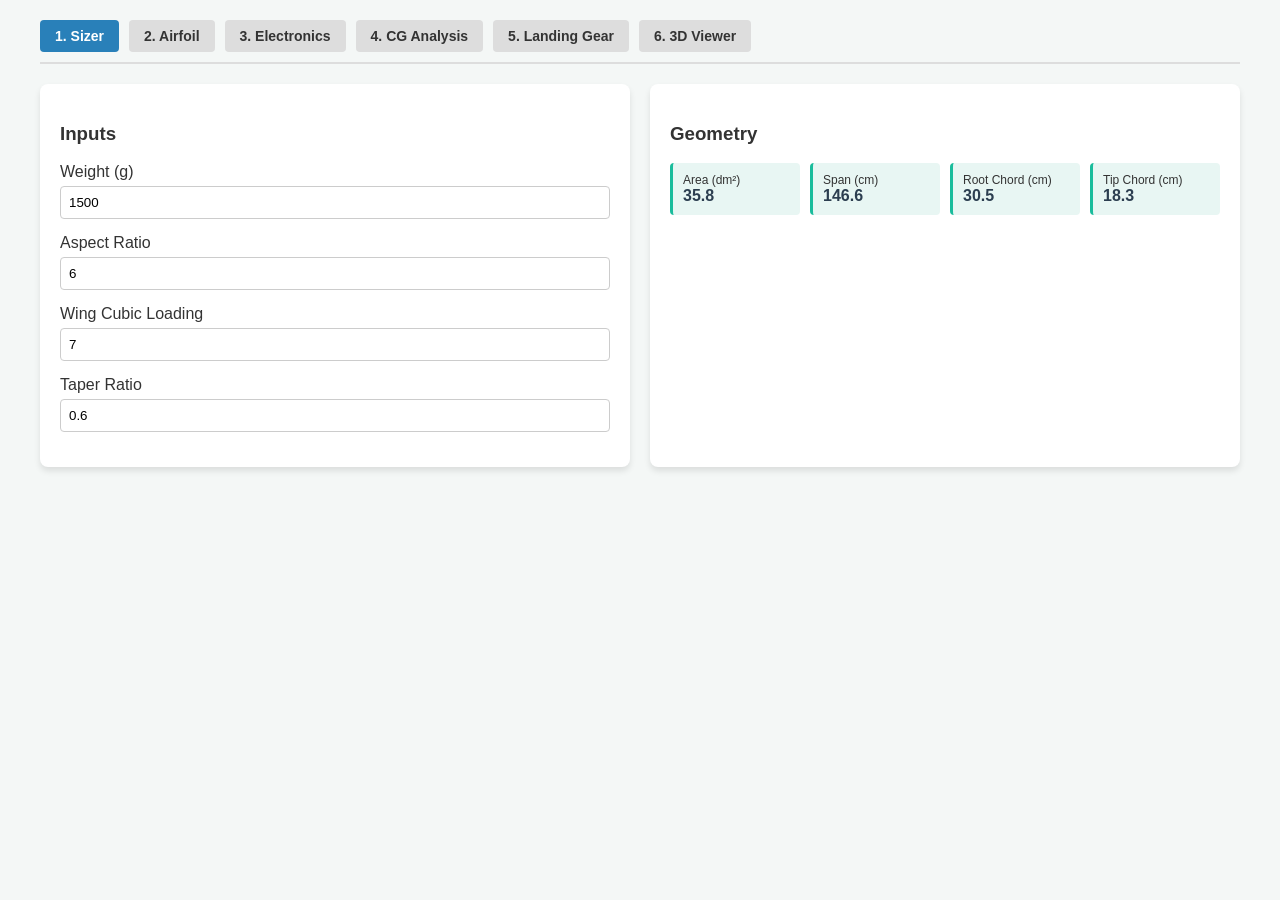
==== commit e3265451: "Update index.html sizer update" ====
--- a/index.html
+++ b/index.html
@@ -1,258 +1,37 @@
 <!DOCTYPE html>
-<html lang="en">
-<head>
-    <meta charset="UTF-8">
-    <meta name="viewport" content="width=device-width, initial-scale=1.0">
-    <title>RC Plane Sizer</title>
-    <style>
-        body { font-family: 'Segoe UI', Tahoma, sans-serif; background-color: #f4f7f6; color: #333; max-width: 900px; margin: 0 auto; padding: 20px; }
-        .nav { display: flex; gap: 15px; margin-bottom: 30px; border-bottom: 2px solid #ddd; padding-bottom: 10px; }
-        .nav a { text-decoration: none; padding: 10px 20px; background: #ddd; color: #333; border-radius: 4px 4px 0 0; font-weight: bold; }
-        .nav a.active { background: #2980b9; color: white; }
-        .container { display: flex; gap: 20px; flex-wrap: wrap; margin-bottom: 20px; }
-        .panel { background: #fff; padding: 25px; border-radius: 8px; box-shadow: 0 4px 6px rgba(0,0,0,0.1); flex: 1; min-width: 300px; }
-        .panel h3 { margin-top: 0; color: #2980b9; border-bottom: 2px solid #ecf0f1; padding-bottom: 10px; }
-        .input-group { margin-bottom: 15px; }
-        label { display: block; margin-bottom: 5px; font-weight: bold; font-size: 13px; color: #555; }
-        input[type="number"], input[type="text"] { width: 100%; padding: 10px; box-sizing: border-box; border: 1px solid #ccc; border-radius: 4px; font-size: 15px; }
-        .output-row { display: flex; justify-content: space-between; padding: 8px 0; border-bottom: 1px solid #eee; font-size: 14px; }
-        .output-label { font-weight: bold; color: #444; }
-        .vals { display: flex; gap: 15px; min-width: 160px; justify-content: flex-end;}
-        .val-ft { color: #2980b9; font-weight: bold; width: 75px; text-align: right;}
-        .val-in { color: #27ae60; font-weight: bold; width: 90px; text-align: right;}
-        
-        /* Airfoil Specific Styles */
-        .airfoil-stats { display: flex; gap: 20px; background: #e8f6f3; padding: 15px; border-radius: 6px; margin-top: 15px; }
-        .stat-box { flex: 1; text-align: center; }
-        .stat-box span { display: block; font-size: 20px; font-weight: bold; color: #1abc9c; }
-        canvas { width: 100%; height: 200px; border: 1px solid #ddd; border-radius: 4px; margin-top: 15px; background: #fafafa; }
-    </style>
-</head>
-<body>
+<html><head><link rel="stylesheet" href="style.css"></head><body>
     <div class="nav">
-        <a href="index.html" class="active">Fixed-Wing Sizer</a>
-        <a href="multicopter.html">Multicopter Calculator</a>
+        <a href="index.html" class="active">1. Sizer</a><a href="airfoil.html">2. Airfoil</a>
+        <a href="electronics.html">3. Electronics</a><a href="cg.html">4. CG Analysis</a>
+        <a href="gear.html">5. Landing Gear</a><a href="viewer.html">6. 3D Viewer</a>
     </div>
-
-    <h2>Fixed-Wing Aerodynamic Sizer</h2>
-    
-    <!-- SIZER TOOL -->
-    <div class="container">
-        <div class="panel">
-            <h3>Aircraft Inputs</h3>
-            <div class="input-group"><label>Target Weight (g)</label><input type="number" id="weight_g" value="1700" step="10" oninput="calc()"></div>
-            <div class="input-group"><label>Aspect Ratio</label><input type="number" id="ar" value="5.0" step="0.1" oninput="calc()"></div>
-            <div class="input-group"><label>Wing Cubic Loading (WCL)</label><input type="number" id="wcl" value="8.0" step="0.1" oninput="calc()"></div>
-            <div class="input-group"><label>Taper Ratio</label><input type="number" id="taper" value="0.5" step="0.05" oninput="calc()"></div>
+    <div class="grid"><div class="panel">
+        <h3>Inputs</h3>
+        <label>Weight (g)</label><input type="number" id="w" value="1500" oninput="c()">
+        <label>Aspect Ratio</label><input type="number" id="ar" value="6" oninput="c()">
+        <label>Wing Cubic Loading</label><input type="number" id="wcl" value="7" oninput="c()">
+        <label>Taper Ratio</label><input type="number" id="tr" value="0.6" oninput="c()">
+    </div>
+    <div class="panel">
+        <h3>Geometry</h3>
+        <div class="stat-grid">
+            <div class="stat-box">Area (dm²)<span id="o_a"></span></div>
+            <div class="stat-box">Span (cm)<span id="o_s"></span></div>
+            <div class="stat-box">Root Chord (cm)<span id="o_r"></span></div>
+            <div class="stat-box">Tip Chord (cm)<span id="o_t"></span></div>
         </div>
-        
-        <div class="panel">
-            <h3>Calculated Dimensions</h3>
-            <div style="display:flex; justify-content: flex-end; gap: 15px; font-size: 11px; color:#888; font-weight:bold; margin-bottom: 5px;">
-                <span style="width: 75px; text-align: right;">Feet</span><span style="width: 90px; text-align: right;">Inches</span>
-            </div>
-            <div class="output-row"><span class="output-label">Wing Area</span><div class="vals"><span class="val-ft" id="area_ft">0</span><span class="val-in" id="area_in">0</span></div></div>
-            <div class="output-row"><span class="output-label">Wing Span</span><div class="vals"><span class="val-ft" id="span_ft">0</span><span class="val-in" id="span_in">0</span></div></div>
-            <div class="output-row"><span class="output-label">Average Chord</span><div class="vals"><span class="val-ft" id="chord_ft">0</span><span class="val-in" id="chord_in">0</span></div></div>
-            <div class="output-row"><span class="output-label">Root Chord</span><div class="vals"><span class="val-ft" id="root_ft">0</span><span class="val-in" id="root_in">0</span></div></div>
-            <div class="output-row"><span class="output-label">Tip Chord</span><div class="vals"><span class="val-ft" id="tip_ft">0</span><span class="val-in" id="tip_in">0</span></div></div>
-            <div class="output-row"><span class="output-label">Fuselage Length</span><div class="vals"><span class="val-ft" id="fuse_l_ft">0</span><span class="val-in" id="fuse_l_in">0</span></div></div>
-            <div class="output-row"><span class="output-label">Horiz. Stab Area</span><div class="vals"><span class="val-ft" id="ahs_ft">0</span><span class="val-in" id="ahs_in">0</span></div></div>
-        </div>
-    </div>
-
-    <!-- AIRFOIL TOOL -->
-    <div class="panel" style="margin-bottom: 40px;">
-        <h3>Airfoil Analysis (NACA 4-Digit)</h3>
-        <p style="font-size: 13px; color: #666; margin-top:-5px;">Enter a 4-digit NACA profile (e.g., 2412 for a standard trainer, 0012 for symmetrical aerobatics, 4415 for high-lift slow flight).</p>
-        
-        <div style="max-width: 300px;">
-            <div class="input-group">
-                <label>NACA Profile Number</label>
-                <input type="text" id="naca" value="2412" maxlength="4" oninput="drawAirfoil()">
-            </div>
-        </div>
-
-        <canvas id="airfoilCanvas" width="800" height="200"></canvas>
-
-        <div class="airfoil-stats">
-            <div class="stat-box">
-                Max Camber
-                <span id="stat-camber">0%</span>
-            </div>
-            <div class="stat-box">
-                Max Thickness
-                <span id="stat-thick">0%</span>
-            </div>
-            <div class="stat-box">
-                Zero-Lift Angle (α)
-                <span id="stat-alpha">0°</span>
-            </div>
-            <div class="stat-box">
-                Est. Lift Slope (Cl/deg)
-                <span id="stat-slope">0.11</span>
-            </div>
-        </div>
-    </div>
-
+    </div></div>
     <script>
-        // --- 1. SIZER CALCULATIONS ---
-        function calc() {
-            const w_oz = (parseFloat(document.getElementById('weight_g').value) || 0) * 0.0353;
-            const ar = parseFloat(document.getElementById('ar').value) || 1;
-            const wcl = parseFloat(document.getElementById('wcl').value) || 1;
-            const taper = parseFloat(document.getElementById('taper').value) || 1;
-
-            const area = Math.pow((w_oz / wcl), (2/3));
-            const span = Math.pow((ar * area), 0.5);
-            const chord = area / span;
-            const root = (2 * chord) / (1 + taper);
-
-            const update = (id, val, isArea) => {
-                document.getElementById(id + '_ft').innerText = val.toFixed(3);
-                document.getElementById(id + '_in').innerText = (val * (isArea ? 144 : 12)).toFixed(3);
-            };
-
-            update('area', area, true);
-            update('span', span, false);
-            update('chord', chord, false);
-            update('root', root, false);
-            update('tip', root * taper, false);
-            update('fuse_l', 0.7 * span, false);
-            update('ahs', 0.15 * area, true);
+        function c() {
+            let w = document.getElementById('w').value/1000, ar = document.getElementById('ar').value, wcl = document.getElementById('wcl').value, tr = document.getElementById('tr').value;
+            let area_dm = Math.pow((w*1000/wcl), 2/3);
+            let span_cm = Math.sqrt(ar * area_dm) * 10;
+            let chord = (area_dm*100) / span_cm;
+            document.getElementById('o_a').innerText = area_dm.toFixed(1);
+            document.getElementById('o_s').innerText = span_cm.toFixed(1);
+            document.getElementById('o_r').innerText = ((2*chord)/(1+Number(tr))).toFixed(1);
+            document.getElementById('o_t').innerText = (((2*chord)/(1+Number(tr)))*tr).toFixed(1);
         }
-
-        // --- 2. AIRFOIL GENERATION & ANALYSIS ---
-        function drawAirfoil() {
-            const canvas = document.getElementById('airfoilCanvas');
-            const ctx = canvas.getContext('2d');
-            let naca = document.getElementById('naca').value.trim();
-            
-            // Validate input
-            if(naca.length !== 4 || isNaN(naca)) {
-                ctx.clearRect(0, 0, canvas.width, canvas.height);
-                ctx.fillStyle = "red";
-                ctx.fillText("Please enter a valid 4-digit number", 10, 20);
-                return;
-            }
-
-            // Parse NACA variables
-            const m = parseInt(naca.charAt(0)) / 100;       // Max camber
-            const p = parseInt(naca.charAt(1)) / 10;        // Location of max camber
-            const t = parseInt(naca.substring(2, 4)) / 100; // Max thickness
-
-            const pointsU = [];
-            const pointsL = [];
-            const numPoints = 100; // Resolution
-
-            // Generate geometry using NACA equations
-            for (let i = 0; i <= numPoints; i++) {
-                // Cosine spacing for better leading edge resolution
-                const beta = i * (Math.PI / numPoints);
-                const x = 0.5 * (1 - Math.cos(beta)); 
-                
-                // Thickness distribution
-                const yt = 5 * t * (0.2969*Math.sqrt(x) - 0.1260*x - 0.3516*Math.pow(x,2) + 0.2843*Math.pow(x,3) - 0.1015*Math.pow(x,4));
-                
-                // Camber line and angle
-                let yc = 0;
-                let dyc_dx = 0;
-                
-                if (m > 0) {
-                    if (x >= 0 && x <= p) {
-                        yc = (m / Math.pow(p, 2)) * (2 * p * x - Math.pow(x, 2));
-                        dyc_dx = (2 * m / Math.pow(p, 2)) * (p - x);
-                    } else if (x > p && x <= 1) {
-                        yc = (m / Math.pow(1 - p, 2)) * ((1 - 2 * p) + 2 * p * x - Math.pow(x, 2));
-                        dyc_dx = (2 * m / Math.pow(1 - p, 2)) * (p - x);
-                    }
-                }
-                
-                const theta = Math.atan(dyc_dx);
-                
-                // Upper surface coordinates
-                pointsU.push({
-                    x: x - yt * Math.sin(theta),
-                    y: yc + yt * Math.cos(theta)
-                });
-                
-                // Lower surface coordinates
-                pointsL.push({
-                    x: x + yt * Math.sin(theta),
-                    y: yc - yt * Math.cos(theta)
-                });
-            }
-
-            // --- Canvas Drawing ---
-            ctx.clearRect(0, 0, canvas.width, canvas.height);
-            
-            // Grid lines
-            ctx.strokeStyle = "#eee";
-            ctx.lineWidth = 1;
-            ctx.beginPath();
-            ctx.moveTo(0, canvas.height/2); ctx.lineTo(canvas.width, canvas.height/2);
-            ctx.stroke();
-
-            // Set up scaling (Chord line fills 80% of canvas)
-            const scale = canvas.width * 0.8;
-            const offsetX = canvas.width * 0.1;
-            const offsetY = canvas.height / 2;
-
-            ctx.beginPath();
-            ctx.strokeStyle = "#2980b9";
-            ctx.fillStyle = "rgba(41, 128, 185, 0.2)";
-            ctx.lineWidth = 2;
-
-            // Draw Upper Surface
-            ctx.moveTo(offsetX + pointsU[0].x * scale, offsetY - pointsU[0].y * scale);
-            for (let i = 1; i <= numPoints; i++) {
-                ctx.lineTo(offsetX + pointsU[i].x * scale, offsetY - pointsU[i].y * scale);
-            }
-            
-            // Draw Lower Surface (Backwards to close the shape)
-            for (let i = numPoints; i >= 0; i--) {
-                ctx.lineTo(offsetX + pointsL[i].x * scale, offsetY - pointsL[i].y * scale);
-            }
-
-            ctx.closePath();
-            ctx.stroke();
-            ctx.fill();
-
-            // Draw Camber Line
-            if (m > 0) {
-                ctx.beginPath();
-                ctx.strokeStyle = "#e74c3c";
-                ctx.setLineDash([5, 5]); // Dashed line
-                ctx.lineWidth = 1;
-                for (let i = 0; i <= numPoints; i++) {
-                    const beta = i * (Math.PI / numPoints);
-                    const x = 0.5 * (1 - Math.cos(beta));
-                    let yc = 0;
-                    if (x <= p) yc = (m / Math.pow(p, 2)) * (2 * p * x - Math.pow(x, 2));
-                    else yc = (m / Math.pow(1 - p, 2)) * ((1 - 2 * p) + 2 * p * x - Math.pow(x, 2));
-                    
-                    if (i === 0) ctx.moveTo(offsetX + x * scale, offsetY - yc * scale);
-                    else ctx.lineTo(offsetX + x * scale, offsetY - yc * scale);
-                }
-                ctx.stroke();
-                ctx.setLineDash([]); // Reset dash
-            }
-
-            // --- Update Analysis Stats ---
-            document.getElementById('stat-camber').innerText = (m * 100).toFixed(1) + "%";
-            document.getElementById('stat-thick').innerText = (t * 100).toFixed(1) + "%";
-            
-            // Thin Airfoil Theory: Zero lift angle approx -100 * max_camber
-            const alphaZero = m === 0 ? 0 : (-100 * m).toFixed(1); 
-            document.getElementById('stat-alpha').innerText = alphaZero + "°";
-            
-            // Theoretical lift slope is always ~2*pi per radian, which is 0.11 per degree
-            document.getElementById('stat-slope').innerText = "0.11";
-        }
-
-        // Initialize both
-        calc();
-        drawAirfoil();
+        c();
     </script>
-</body>
-</html>
+</body></html>
--- a/style.css
+++ b/style.css
@@ -0,0 +1,14 @@
+body { font-family: 'Segoe UI', Tahoma, sans-serif; background: #f4f7f6; max-width: 1200px; margin: 0 auto; padding: 20px; color: #333; }
+.nav { display: flex; gap: 10px; margin-bottom: 20px; border-bottom: 2px solid #ddd; padding-bottom: 10px; flex-wrap: wrap; }
+.nav a { text-decoration: none; padding: 8px 15px; background: #ddd; color: #333; border-radius: 4px; font-weight: bold; font-size: 14px;}
+.nav a.active { background: #2980b9; color: white; }
+.grid { display: grid; grid-template-columns: repeat(auto-fit, minmax(300px, 1fr)); gap: 20px; margin-bottom: 20px; }
+.panel { background: #fff; padding: 20px; border-radius: 8px; box-shadow: 0 4px 6px rgba(0,0,0,0.1); }
+input, select, button { width: 100%; padding: 8px; margin-top: 5px; margin-bottom: 15px; box-sizing: border-box; border: 1px solid #ccc; border-radius: 4px; }
+button { background: #27ae60; color: white; border: none; cursor: pointer; font-weight: bold; }
+canvas { width: 100%; background: #fafafa; border: 1px solid #ddd; border-radius: 4px; }
+table { width: 100%; border-collapse: collapse; margin-top: 10px; }
+th, td { border: 1px solid #ddd; padding: 8px; text-align: left; }
+.stat-grid { display: grid; grid-template-columns: repeat(4, 1fr); gap: 10px; font-size: 12px; }
+.stat-box { background: #e8f6f3; padding: 10px; border-radius: 4px; border-left: 3px solid #1abc9c; }
+.stat-box span { display: block; font-weight: bold; font-size: 16px; color: #2c3e50; }
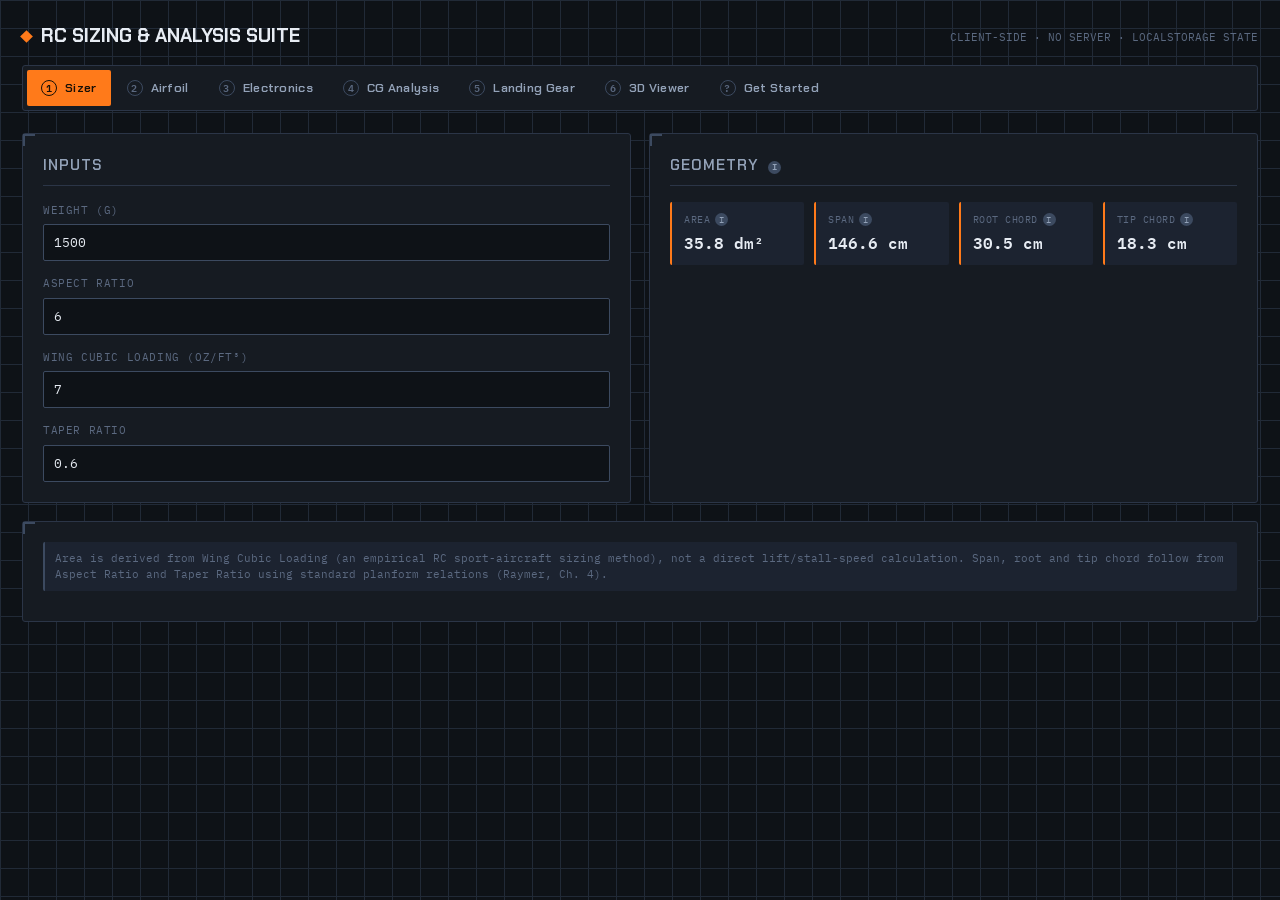
==== commit 5d471535: "new from claude" ====
--- a/index.html
+++ b/index.html
@@ -1,36 +1,72 @@
 <!DOCTYPE html>
-<html><head><link rel="stylesheet" href="style.css"></head><body>
+<html><head><meta charset="UTF-8"><title>RC Sizing Suite — 1. Sizer</title><link rel="stylesheet" href="style.css"></head><body>
+    <div class="suite-header">
+        <div class="suite-title"><span class="mark"></span>RC SIZING &amp; ANALYSIS SUITE</div>
+        <div class="suite-sub">CLIENT-SIDE · NO SERVER · LOCALSTORAGE STATE</div>
+    </div>
     <div class="nav">
-        <a href="index.html" class="active">1. Sizer</a><a href="airfoil.html">2. Airfoil</a>
-        <a href="electronics.html">3. Electronics</a><a href="cg.html">4. CG Analysis</a>
-        <a href="gear.html">5. Landing Gear</a><a href="viewer.html">6. 3D Viewer</a>
+        <a href="index.html" class="active"><span class="n">1</span>Sizer</a><a href="airfoil.html"><span class="n">2</span>Airfoil</a>
+        <a href="electronics.html"><span class="n">3</span>Electronics</a><a href="cg.html"><span class="n">4</span>CG Analysis</a>
+        <a href="gear.html"><span class="n">5</span>Landing Gear</a><a href="viewer.html"><span class="n">6</span>3D Viewer</a>
+        <a href="help.html"><span class="n">?</span>Get Started</a>
     </div>
+
     <div class="grid"><div class="panel">
         <h3>Inputs</h3>
         <label>Weight (g)</label><input type="number" id="w" value="1500" oninput="c()">
         <label>Aspect Ratio</label><input type="number" id="ar" value="6" oninput="c()">
-        <label>Wing Cubic Loading</label><input type="number" id="wcl" value="7" oninput="c()">
-        <label>Taper Ratio</label><input type="number" id="tr" value="0.6" oninput="c()">
+        <label>Wing Cubic Loading (oz/ft³)</label><input type="number" id="wcl" value="7" oninput="c()">
+        <label>Taper Ratio</label><input type="number" id="tr" value="0.6" step="0.05" oninput="c()">
     </div>
     <div class="panel">
-        <h3>Geometry</h3>
-        <div class="stat-grid">
-            <div class="stat-box">Area (dm²)<span id="o_a"></span></div>
-            <div class="stat-box">Span (cm)<span id="o_s"></span></div>
-            <div class="stat-box">Root Chord (cm)<span id="o_r"></span></div>
-            <div class="stat-box">Tip Chord (cm)<span id="o_t"></span></div>
-        </div>
+        <h3>Geometry <span class="cite" tabindex="0" data-note="Andy Lennon, Basics of R/C Model Aircraft Design — Wing Cubic Loading (WCL) method. WCL relates flying weight to wing area via an empirical sport-aircraft density term rather than a first-principles lift equation; treat results as a first-pass starting point.">i</span></h3>
+        <div class="stat-grid" id="out"></div>
     </div></div>
+
+    <div class="panel">
+        <p class="note">Area is derived from Wing Cubic Loading (an empirical RC sport-aircraft sizing method), not a direct lift/stall-speed calculation. Span, root and tip chord follow from Aspect Ratio and Taper Ratio using standard planform relations (Raymer, Ch. 4).</p>
+    </div>
+
+    <script src="state.js"></script>
     <script>
+        // Load any previously saved state so this tab reflects the shared aircraft.
+        const st = RCState.get();
+        document.getElementById('w').value  = st.weight_g;
+        document.getElementById('ar').value = st.aspectRatio;
+        document.getElementById('wcl').value= st.wingCubicLoading;
+        document.getElementById('tr').value = st.taperRatio;
+
         function c() {
-            let w = document.getElementById('w').value/1000, ar = document.getElementById('ar').value, wcl = document.getElementById('wcl').value, tr = document.getElementById('tr').value;
-            let area_dm = Math.pow((w*1000/wcl), 2/3);
-            let span_cm = Math.sqrt(ar * area_dm) * 10;
-            let chord = (area_dm*100) / span_cm;
-            document.getElementById('o_a').innerText = area_dm.toFixed(1);
-            document.getElementById('o_s').innerText = span_cm.toFixed(1);
-            document.getElementById('o_r').innerText = ((2*chord)/(1+Number(tr))).toFixed(1);
-            document.getElementById('o_t').innerText = (((2*chord)/(1+Number(tr)))*tr).toFixed(1);
+            const w   = Number(document.getElementById('w').value);   // g
+            const ar  = Number(document.getElementById('ar').value);  // dimensionless
+            const wcl = Number(document.getElementById('wcl').value); // oz/ft^3 (empirical)
+            const tr  = Number(document.getElementById('tr').value);  // tip/root chord ratio
+
+            // --- Wing Cubic Loading method (Lennon) ---
+            // Area (dm^2) = ( Weight(g) / WCL )^(2/3)   [empirical sport-model correlation]
+            const area_dm2 = Math.pow(w / wcl, 2 / 3);
+
+            // --- Standard planform relations (Raymer, Ch.4) ---
+            // Aspect Ratio AR = b^2 / S  =>  b = sqrt(AR * S)
+            const span_cm = Math.sqrt(ar * area_dm2) * 10;              // dm -> cm (x10)
+            const meanChord_cm = (area_dm2 * 100) / span_cm;            // mean geometric chord
+            // Taper ratio λ = c_tip / c_root ; mean chord relation for a trapezoidal
+            // planform: c_root = 2*c_mean / (1+λ),  c_tip = λ * c_root
+            const rootChord_cm = (2 * meanChord_cm) / (1 + tr);
+            const tipChord_cm  = rootChord_cm * tr;
+
+            RCState.renderStats(document.getElementById('out'), {
+                'Area': { value: area_dm2.toFixed(1) + ' dm²', note: 'S = (Weight / Wing Cubic Loading)^(2/3) — Lennon, Basics of R/C Model Aircraft Design.' },
+                'Span': { value: span_cm.toFixed(1) + ' cm', note: 'b = √(AR · S) — definition of Aspect Ratio, Raymer Ch.4.' },
+                'Root Chord': { value: rootChord_cm.toFixed(1) + ' cm', note: 'c_root = 2·c_mean / (1+λ) for a linear-taper trapezoidal planform.' },
+                'Tip Chord': { value: tipChord_cm.toFixed(1) + ' cm', note: 'c_tip = λ · c_root, λ = taper ratio.' }
+            });
+
+            // Persist the derived geometry so Airfoil, CG and the 3D Viewer can read it.
+            RCState.set({
+                weight_g: w, aspectRatio: ar, wingCubicLoading: wcl, taperRatio: tr,
+                area_dm2, span_cm, rootChord_cm, tipChord_cm, meanChord_cm
+            });
         }
         c();
     </script>
--- a/style.css
+++ b/style.css
@@ -1,14 +1,142 @@
-body { font-family: 'Segoe UI', Tahoma, sans-serif; background: #f4f7f6; max-width: 1200px; margin: 0 auto; padding: 20px; color: #333; }
-.nav { display: flex; gap: 10px; margin-bottom: 20px; border-bottom: 2px solid #ddd; padding-bottom: 10px; flex-wrap: wrap; }
-.nav a { text-decoration: none; padding: 8px 15px; background: #ddd; color: #333; border-radius: 4px; font-weight: bold; font-size: 14px;}
-.nav a.active { background: #2980b9; color: white; }
-.grid { display: grid; grid-template-columns: repeat(auto-fit, minmax(300px, 1fr)); gap: 20px; margin-bottom: 20px; }
-.panel { background: #fff; padding: 20px; border-radius: 8px; box-shadow: 0 4px 6px rgba(0,0,0,0.1); }
-input, select, button { width: 100%; padding: 8px; margin-top: 5px; margin-bottom: 15px; box-sizing: border-box; border: 1px solid #ccc; border-radius: 4px; }
-button { background: #27ae60; color: white; border: none; cursor: pointer; font-weight: bold; }
-canvas { width: 100%; background: #fafafa; border: 1px solid #ddd; border-radius: 4px; }
-table { width: 100%; border-collapse: collapse; margin-top: 10px; }
-th, td { border: 1px solid #ddd; padding: 8px; text-align: left; }
-.stat-grid { display: grid; grid-template-columns: repeat(4, 1fr); gap: 10px; font-size: 12px; }
-.stat-box { background: #e8f6f3; padding: 10px; border-radius: 4px; border-left: 3px solid #1abc9c; }
-.stat-box span { display: block; font-weight: bold; font-size: 16px; color: #2c3e50; }
+@import url('https://fonts.googleapis.com/css2?family=Chakra+Petch:wght@500;600;700&family=IBM+Plex+Sans:wght@400;500;600&family=IBM+Plex+Mono:wght@400;500;600&display=swap');
+
+/* ============================================================
+   DESIGN TOKENS
+   Aesthetic direction: instrument-panel / blueprint engineering
+   console, in the spirit of desktop CAD tools (NX, SOLIDWORKS)
+   and cockpit avionics displays rather than a generic SaaS UI.
+   ============================================================ */
+:root{
+  --void:        #0e1217;
+  --panel:       #161b22;
+  --panel-raised:#1c2330;
+  --grid-line:   #212a37;
+  --border:      #2b3547;
+  --border-strong:#3c4a60;
+  --text:        #e7ecf3;
+  --text-dim:    #93a2b8;
+  --text-faint:  #5b6980;
+  --accent:      #ff7a1a;   /* aerospace safety-orange: interactive / primary data */
+  --accent-soft: rgba(255,122,26,.14);
+  --teal:        #3ddbc4;   /* secondary data series */
+  --blue:        #5b9dd9;   /* tertiary data series */
+  --good:        #46d17a;
+  --warn:        #f2b84b;
+  --danger:      #ff6259;
+  --font-display:'Chakra Petch', sans-serif;
+  --font-body:   'IBM Plex Sans', sans-serif;
+  --font-mono:   'IBM Plex Mono', monospace;
+  --radius:      3px;
+}
+
+*{ box-sizing:border-box; }
+
+body{
+  font-family:var(--font-body);
+  background:
+    linear-gradient(var(--grid-line) 1px, transparent 1px) 0 0/100% 28px,
+    linear-gradient(90deg, var(--grid-line) 1px, transparent 1px) 0 0/28px 100%,
+    var(--void);
+  background-attachment:fixed;
+  max-width:1280px;
+  margin:0 auto;
+  padding:22px 22px 60px;
+  color:var(--text);
+  font-size:14px;
+  line-height:1.5;
+}
+
+h1,h2,h3{ font-family:var(--font-display); font-weight:600; letter-spacing:.2px; margin:0 0 12px; color:var(--text); }
+h3{ font-size:15px; color:var(--text-dim); text-transform:uppercase; letter-spacing:1px; font-weight:600; border-bottom:1px solid var(--border); padding-bottom:8px; margin-bottom:16px; }
+p{ margin:0 0 10px; color:var(--text-dim); }
+a{ color:var(--accent); }
+
+/* ---------- Top nav / module ribbon ---------- */
+.suite-header{ display:flex; align-items:baseline; justify-content:space-between; gap:16px; margin-bottom:14px; flex-wrap:wrap; }
+.suite-title{ font-family:var(--font-display); font-size:19px; font-weight:700; color:var(--text); display:flex; align-items:center; gap:10px; }
+.suite-title .mark{ width:9px; height:9px; background:var(--accent); display:inline-block; transform:rotate(45deg); }
+.suite-sub{ font-family:var(--font-mono); font-size:11px; color:var(--text-faint); }
+
+.nav{ display:flex; gap:2px; margin-bottom:22px; background:var(--panel); border:1px solid var(--border); border-radius:var(--radius); padding:4px; flex-wrap:wrap; }
+.nav a{
+  text-decoration:none; padding:9px 14px; color:var(--text-dim); border-radius:2px;
+  font-family:var(--font-display); font-weight:600; font-size:12.5px; letter-spacing:.3px;
+  display:flex; align-items:center; gap:8px; transition:background .12s ease, color .12s ease;
+}
+.nav a .n{ font-family:var(--font-mono); font-size:10px; color:var(--text-faint); border:1px solid var(--border-strong); width:16px; height:16px; display:inline-flex; align-items:center; justify-content:center; border-radius:50%; }
+.nav a:hover{ background:var(--panel-raised); color:var(--text); }
+.nav a.active{ background:var(--accent); color:#191007; }
+.nav a.active .n{ border-color:#191007; color:#191007; }
+
+/* ---------- Layout ---------- */
+.grid{ display:grid; grid-template-columns:repeat(auto-fit, minmax(320px, 1fr)); gap:18px; margin-bottom:18px; }
+.panel{
+  background:var(--panel); border:1px solid var(--border); border-radius:var(--radius);
+  padding:20px; position:relative;
+}
+.panel.raised{ background:var(--panel-raised); }
+.panel::before{ /* corner tick — used sparingly as a device on hero/viewer panels */
+  content:''; position:absolute; top:0; left:0; width:10px; height:10px;
+  border-top:2px solid var(--border-strong); border-left:2px solid var(--border-strong);
+}
+.panel.tick::before{ border-color:var(--accent); }
+
+/* ---------- Form controls ---------- */
+label{ display:block; font-family:var(--font-mono); font-size:11px; color:var(--text-faint); text-transform:uppercase; letter-spacing:.6px; margin-bottom:6px; margin-top:14px; }
+label:first-of-type{ margin-top:0; }
+input, select, button, textarea{
+  width:100%; padding:9px 10px; margin-top:0; margin-bottom:0;
+  box-sizing:border-box; background:var(--void); border:1px solid var(--border-strong);
+  border-radius:2px; color:var(--text); font-family:var(--font-mono); font-size:13px;
+}
+input:focus, select:focus, button:focus, textarea:focus{ outline:none; border-color:var(--accent); box-shadow:0 0 0 1px var(--accent); }
+select{ font-family:var(--font-body); }
+button{
+  background:var(--accent); color:#191007; border:none; cursor:pointer;
+  font-family:var(--font-display); font-weight:700; font-size:12.5px; letter-spacing:.4px;
+  padding:10px 14px; margin-top:14px; text-transform:uppercase;
+}
+button:hover{ background:#ff8b38; }
+button.ghost{ background:transparent; border:1px solid var(--border-strong); color:var(--text-dim); }
+button.ghost:hover{ background:var(--panel-raised); color:var(--text); }
+button.danger-btn{ background:var(--danger); color:#2a0806; }
+
+canvas{ width:100%; background:var(--void); border:1px solid var(--border); border-radius:2px; }
+
+table{ width:100%; border-collapse:collapse; margin-top:6px; font-family:var(--font-mono); font-size:12.5px; }
+th, td{ border:1px solid var(--border); padding:8px; text-align:left; }
+th{ background:var(--panel-raised); font-family:var(--font-body); text-transform:uppercase; font-size:10.5px; letter-spacing:.6px; color:var(--text-faint); }
+td input{ margin:0; padding:6px 8px; font-size:12.5px; }
+
+/* ---------- Stat readouts ---------- */
+.stat-grid{ display:grid; grid-template-columns:repeat(4, 1fr); gap:10px; }
+.stat-box{ background:var(--panel-raised); padding:10px 12px; border-radius:2px; border-left:2px solid var(--accent); }
+.stat-label{ display:flex; align-items:center; gap:0; font-family:var(--font-mono); font-size:10px; color:var(--text-faint); text-transform:uppercase; letter-spacing:.5px; }
+.stat-val{ display:block; font-family:var(--font-mono); font-weight:600; font-size:16px; color:var(--text); margin-top:4px; }
+.stat-val.good{ color:var(--good); } .stat-val.warn{ color:var(--warn); } .stat-val.danger{ color:var(--danger); }
+@media (max-width:760px){ .stat-grid{ grid-template-columns:repeat(2,1fr); } }
+
+/* ---------- Citation tooltip ---------- */
+.cite{
+  display:inline-flex; align-items:center; justify-content:center; width:13px; height:13px;
+  border-radius:50%; background:var(--border-strong); color:var(--text-dim);
+  font-size:9px; font-family:var(--font-mono); cursor:help; margin-left:5px; position:relative;
+}
+.cite:hover, .cite:focus{ background:var(--accent); color:#191007; }
+.cite::after{
+  content:attr(data-note); position:absolute; bottom:135%; left:50%; transform:translateX(-50%);
+  width:230px; background:var(--panel-raised); color:var(--text); border:1px solid var(--border-strong);
+  border-radius:3px; padding:9px 11px; font-size:11px; font-family:var(--font-body); font-weight:400;
+  text-transform:none; letter-spacing:normal; line-height:1.45; opacity:0; pointer-events:none;
+  transition:opacity .12s ease; box-shadow:0 6px 20px rgba(0,0,0,.45); z-index:80; text-align:left;
+}
+.cite:hover::after, .cite:focus::after{ opacity:1; }
+
+.note{ font-family:var(--font-mono); font-size:11px; color:var(--text-faint); background:var(--panel-raised); border-left:2px solid var(--border-strong); padding:8px 10px; border-radius:2px; }
+.badge{ display:inline-block; font-family:var(--font-mono); font-size:10px; padding:2px 7px; border-radius:2px; border:1px solid var(--border-strong); color:var(--text-dim); }
+.badge.good{ border-color:var(--good); color:var(--good); }
+.badge.warn{ border-color:var(--warn); color:var(--warn); }
+.badge.danger{ border-color:var(--danger); color:var(--danger); }
+
+.sync-flag{ font-family:var(--font-mono); font-size:10.5px; color:var(--teal); display:flex; align-items:center; gap:6px; margin-bottom:14px; }
+.sync-flag .dot{ width:6px; height:6px; border-radius:50%; background:var(--teal); box-shadow:0 0 6px var(--teal); }
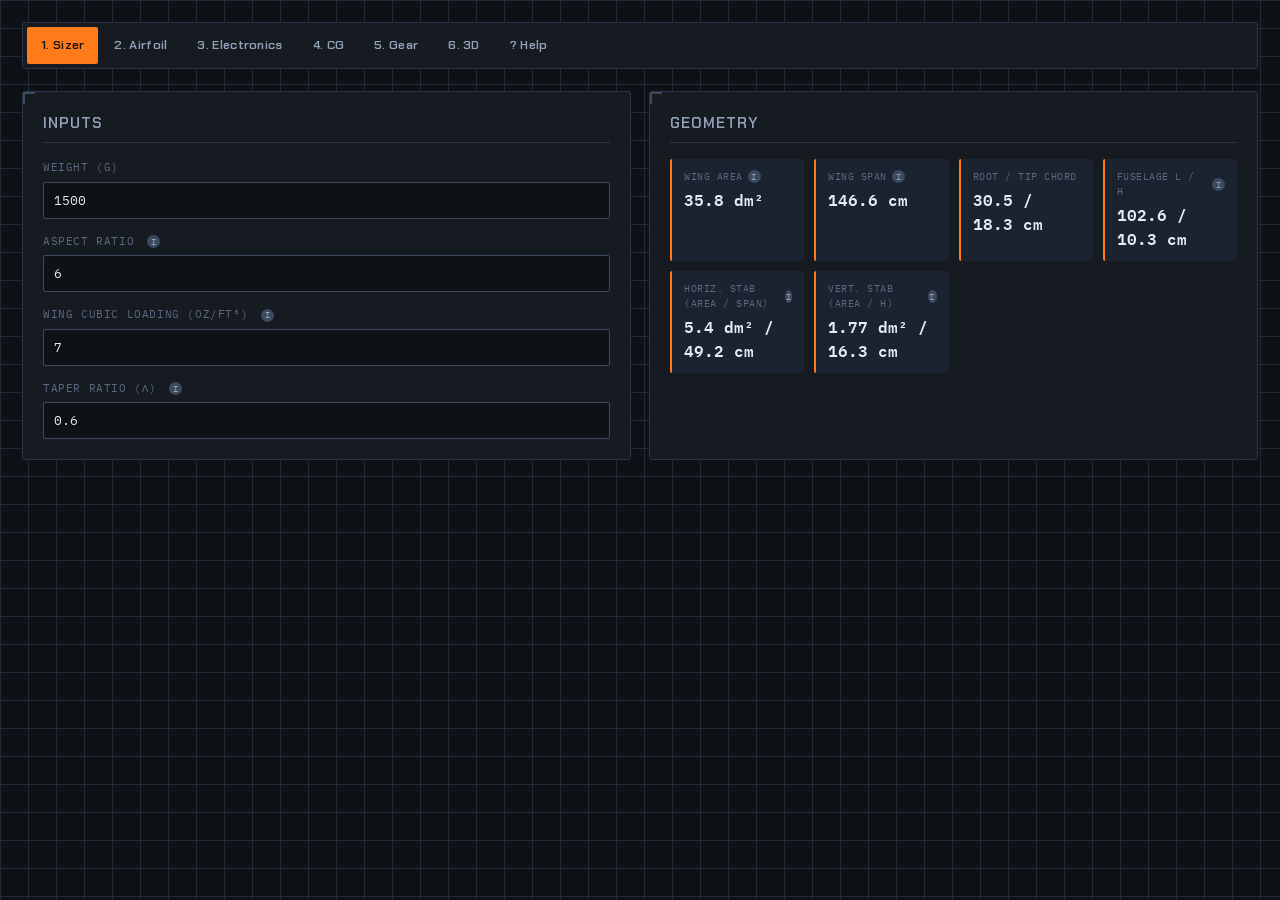
==== commit 932e249a: "Update index.html" ====
--- a/index.html
+++ b/index.html
@@ -1,73 +1,45 @@
 <!DOCTYPE html>
-<html><head><meta charset="UTF-8"><title>RC Sizing Suite — 1. Sizer</title><link rel="stylesheet" href="style.css"></head><body>
-    <div class="suite-header">
-        <div class="suite-title"><span class="mark"></span>RC SIZING &amp; ANALYSIS SUITE</div>
-        <div class="suite-sub">CLIENT-SIDE · NO SERVER · LOCALSTORAGE STATE</div>
-    </div>
-    <div class="nav">
-        <a href="index.html" class="active"><span class="n">1</span>Sizer</a><a href="airfoil.html"><span class="n">2</span>Airfoil</a>
-        <a href="electronics.html"><span class="n">3</span>Electronics</a><a href="cg.html"><span class="n">4</span>CG Analysis</a>
-        <a href="gear.html"><span class="n">5</span>Landing Gear</a><a href="viewer.html"><span class="n">6</span>3D Viewer</a>
-        <a href="help.html"><span class="n">?</span>Get Started</a>
-    </div>
-
+<html><head><meta charset="UTF-8"><title>RC Suite — Sizer</title><link rel="stylesheet" href="style.css"></head><body>
+    <div class="nav"><a href="index.html" class="active">1. Sizer</a><a href="airfoil.html">2. Airfoil</a><a href="electronics.html">3. Electronics</a><a href="cg.html">4. CG</a><a href="gear.html">5. Gear</a><a href="viewer.html">6. 3D</a><a href="help.html">? Help</a></div>
     <div class="grid"><div class="panel">
         <h3>Inputs</h3>
-        <label>Weight (g)</label><input type="number" id="w" value="1500" oninput="c()">
-        <label>Aspect Ratio</label><input type="number" id="ar" value="6" oninput="c()">
-        <label>Wing Cubic Loading (oz/ft³)</label><input type="number" id="wcl" value="7" oninput="c()">
-        <label>Taper Ratio</label><input type="number" id="tr" value="0.6" step="0.05" oninput="c()">
+        <label>Weight (g)</label><input type="number" id="w" oninput="c()">
+        <label>Aspect Ratio <span class="cite" tabindex="0" data-note="Raymer Ch.4: AR = b² / S">i</span></label><input type="number" id="ar" oninput="c()">
+        <label>Wing Cubic Loading (oz/ft³) <span class="cite" tabindex="0" data-note="Andy Lennon: WCL = W / S^(1.5). Empirical density sizing for RC models.">i</span></label><input type="number" id="wcl" oninput="c()">
+        <label>Taper Ratio (λ) <span class="cite" tabindex="0" data-note="Raymer Ch.4: λ = Tip Chord / Root Chord">i</span></label><input type="number" id="tr" step="0.05" oninput="c()">
     </div>
-    <div class="panel">
-        <h3>Geometry <span class="cite" tabindex="0" data-note="Andy Lennon, Basics of R/C Model Aircraft Design — Wing Cubic Loading (WCL) method. WCL relates flying weight to wing area via an empirical sport-aircraft density term rather than a first-principles lift equation; treat results as a first-pass starting point.">i</span></h3>
-        <div class="stat-grid" id="out"></div>
-    </div></div>
-
-    <div class="panel">
-        <p class="note">Area is derived from Wing Cubic Loading (an empirical RC sport-aircraft sizing method), not a direct lift/stall-speed calculation. Span, root and tip chord follow from Aspect Ratio and Taper Ratio using standard planform relations (Raymer, Ch. 4).</p>
-    </div>
-
-    <script src="state.js"></script>
-    <script>
-        // Load any previously saved state so this tab reflects the shared aircraft.
+    <div class="panel"><h3>Geometry</h3><div class="stat-grid" id="out"></div></div></div>
+    <script src="state.js"></script><script>
         const st = RCState.get();
-        document.getElementById('w').value  = st.weight_g;
-        document.getElementById('ar').value = st.aspectRatio;
-        document.getElementById('wcl').value= st.wingCubicLoading;
-        document.getElementById('tr').value = st.taperRatio;
-
+        ['w','ar','wcl','tr'].forEach(id => document.getElementById(id).value = st[{w:'weight_g',ar:'aspectRatio',wcl:'wingCubicLoading',tr:'taperRatio'}[id]]);
+        
         function c() {
-            const w   = Number(document.getElementById('w').value);   // g
-            const ar  = Number(document.getElementById('ar').value);  // dimensionless
-            const wcl = Number(document.getElementById('wcl').value); // oz/ft^3 (empirical)
-            const tr  = Number(document.getElementById('tr').value);  // tip/root chord ratio
-
-            // --- Wing Cubic Loading method (Lennon) ---
-            // Area (dm^2) = ( Weight(g) / WCL )^(2/3)   [empirical sport-model correlation]
+            const w = Number(document.getElementById('w').value), ar = Number(document.getElementById('ar').value);
+            const wcl = Number(document.getElementById('wcl').value), tr = Number(document.getElementById('tr').value);
+            
             const area_dm2 = Math.pow(w / wcl, 2 / 3);
-
-            // --- Standard planform relations (Raymer, Ch.4) ---
-            // Aspect Ratio AR = b^2 / S  =>  b = sqrt(AR * S)
-            const span_cm = Math.sqrt(ar * area_dm2) * 10;              // dm -> cm (x10)
-            const meanChord_cm = (area_dm2 * 100) / span_cm;            // mean geometric chord
-            // Taper ratio λ = c_tip / c_root ; mean chord relation for a trapezoidal
-            // planform: c_root = 2*c_mean / (1+λ),  c_tip = λ * c_root
-            const rootChord_cm = (2 * meanChord_cm) / (1 + tr);
-            const tipChord_cm  = rootChord_cm * tr;
+            const span_cm = Math.sqrt(ar * area_dm2) * 10;
+            const meanChord_cm = (area_dm2 * 100) / span_cm;
+            const rootChord_cm = (2 * meanChord_cm) / (1 + tr), tipChord_cm = rootChord_cm * tr;
+            
+            const fuseLength_cm = span_cm * 0.70;
+            const fuseHeight_cm = fuseLength_cm * 0.10;
+            const hsArea_dm2 = area_dm2 * 0.15;
+            const hsSpan_cm = Math.sqrt(4.5 * hsArea_dm2) * 10; // Assumed AR 4.5
+            const hsChord_cm = (hsArea_dm2 * 100) / hsSpan_cm;
+            const vsArea_dm2 = hsArea_dm2 * 0.33;
+            const vsHeight_cm = Math.sqrt(1.5 * vsArea_dm2) * 10; // Assumed AR 1.5
+            const vsChord_cm = (vsArea_dm2 * 100) / vsHeight_cm;
 
             RCState.renderStats(document.getElementById('out'), {
-                'Area': { value: area_dm2.toFixed(1) + ' dm²', note: 'S = (Weight / Wing Cubic Loading)^(2/3) — Lennon, Basics of R/C Model Aircraft Design.' },
-                'Span': { value: span_cm.toFixed(1) + ' cm', note: 'b = √(AR · S) — definition of Aspect Ratio, Raymer Ch.4.' },
-                'Root Chord': { value: rootChord_cm.toFixed(1) + ' cm', note: 'c_root = 2·c_mean / (1+λ) for a linear-taper trapezoidal planform.' },
-                'Tip Chord': { value: tipChord_cm.toFixed(1) + ' cm', note: 'c_tip = λ · c_root, λ = taper ratio.' }
+                'Wing Area': { value: area_dm2.toFixed(1) + ' dm²', note: 'Lennon WCL Equation' },
+                'Wing Span': { value: span_cm.toFixed(1) + ' cm', note: 'b = √(AR · S)' },
+                'Root / Tip Chord': rootChord_cm.toFixed(1) + ' / ' + tipChord_cm.toFixed(1) + ' cm',
+                'Fuselage L / H': { value: fuseLength_cm.toFixed(1) + ' / ' + fuseHeight_cm.toFixed(1) + ' cm', note: 'Empirical: L = 70% Span, H = 10% L' },
+                'Horiz. Stab (Area / Span)': { value: hsArea_dm2.toFixed(1) + ' dm² / ' + hsSpan_cm.toFixed(1) + ' cm', note: 'Area = 15% Wing Area' },
+                'Vert. Stab (Area / H)': { value: vsArea_dm2.toFixed(2) + ' dm² / ' + vsHeight_cm.toFixed(1) + ' cm', note: 'Area = 33% HS Area' }
             });
-
-            // Persist the derived geometry so Airfoil, CG and the 3D Viewer can read it.
-            RCState.set({
-                weight_g: w, aspectRatio: ar, wingCubicLoading: wcl, taperRatio: tr,
-                area_dm2, span_cm, rootChord_cm, tipChord_cm, meanChord_cm
-            });
-        }
-        c();
+            RCState.set({ weight_g: w, aspectRatio: ar, wingCubicLoading: wcl, taperRatio: tr, area_dm2, span_cm, rootChord_cm, tipChord_cm, meanChord_cm, fuseLength_cm, fuseHeight_cm, hsArea_dm2, hsSpan_cm, hsChord_cm, vsArea_dm2, vsHeight_cm, vsChord_cm, fuselageLength_mm: fuseLength_cm * 10 });
+        } c();
     </script>
 </body></html>
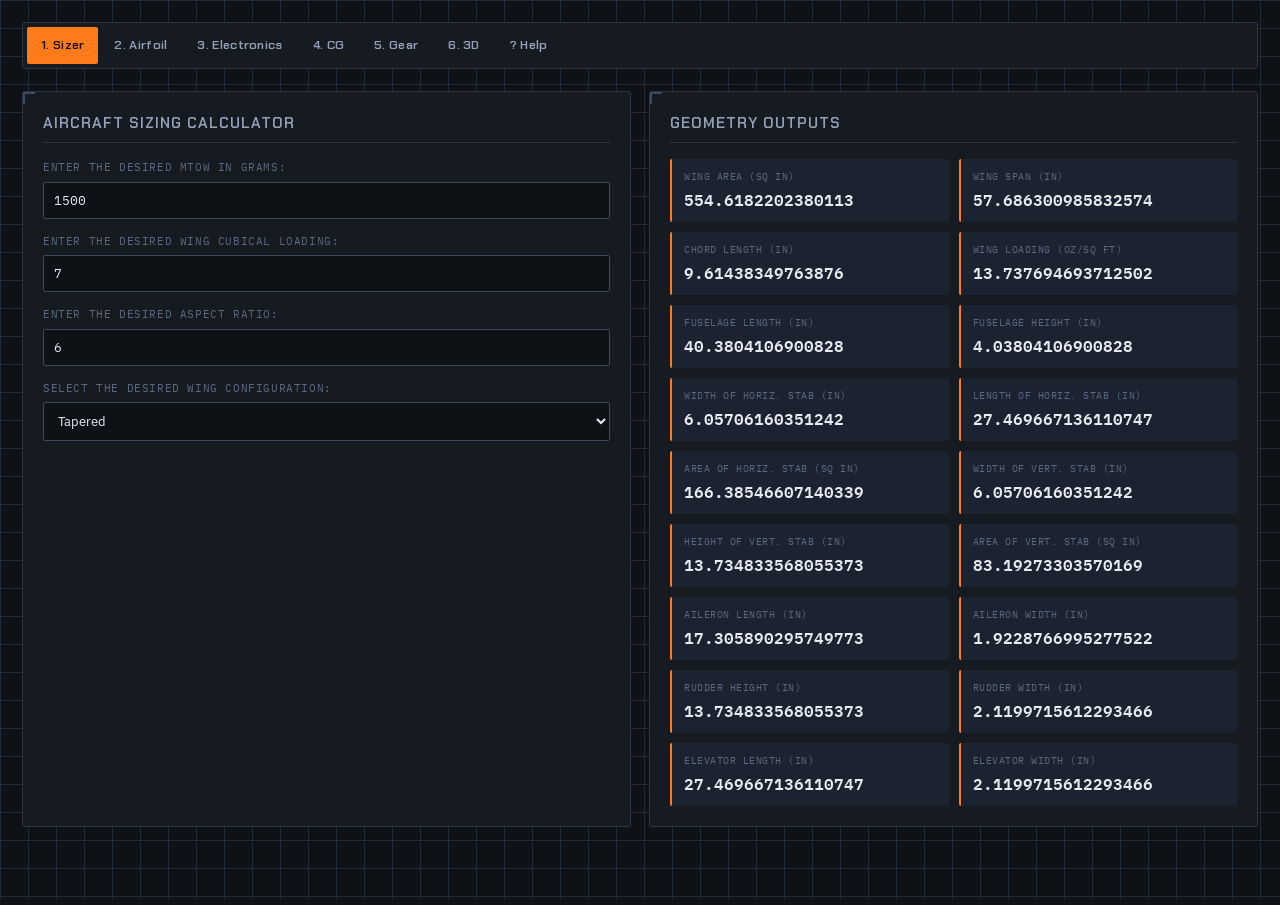
==== commit a49484b1: "Update index.html" ====
--- a/index.html
+++ b/index.html
@@ -1,45 +1,118 @@
 <!DOCTYPE html>
 <html><head><meta charset="UTF-8"><title>RC Suite — Sizer</title><link rel="stylesheet" href="style.css"></head><body>
     <div class="nav"><a href="index.html" class="active">1. Sizer</a><a href="airfoil.html">2. Airfoil</a><a href="electronics.html">3. Electronics</a><a href="cg.html">4. CG</a><a href="gear.html">5. Gear</a><a href="viewer.html">6. 3D</a><a href="help.html">? Help</a></div>
-    <div class="grid"><div class="panel">
-        <h3>Inputs</h3>
-        <label>Weight (g)</label><input type="number" id="w" oninput="c()">
-        <label>Aspect Ratio <span class="cite" tabindex="0" data-note="Raymer Ch.4: AR = b² / S">i</span></label><input type="number" id="ar" oninput="c()">
-        <label>Wing Cubic Loading (oz/ft³) <span class="cite" tabindex="0" data-note="Andy Lennon: WCL = W / S^(1.5). Empirical density sizing for RC models.">i</span></label><input type="number" id="wcl" oninput="c()">
-        <label>Taper Ratio (λ) <span class="cite" tabindex="0" data-note="Raymer Ch.4: λ = Tip Chord / Root Chord">i</span></label><input type="number" id="tr" step="0.05" oninput="c()">
+    <div class="grid">
+        <div class="panel">
+            <h3>Aircraft Sizing Calculator</h3>
+            <label>Enter the desired MTOW in grams:</label>
+            <input type="number" id="w" oninput="c()">
+            
+            <label>Enter the desired wing cubical loading:</label>
+            <input type="number" id="wcl" oninput="c()">
+            
+            <label>Enter the desired aspect ratio:</label>
+            <input type="number" id="ar" oninput="c()">
+            
+            <label>Select the desired wing configuration:</label>
+            <select id="config" onchange="c()">
+                <option value="1.0">Rectangular</option>
+                <option value="0.6">Tapered</option>
+            </select>
+        </div>
+        <div class="panel">
+            <h3>Geometry Outputs</h3>
+            <!-- Set to 2 columns to comfortably fit all 18 variables -->
+            <div class="stat-grid" id="out" style="grid-template-columns: repeat(2, 1fr);"></div>
+        </div>
     </div>
-    <div class="panel"><h3>Geometry</h3><div class="stat-grid" id="out"></div></div></div>
+    
     <script src="state.js"></script><script>
         const st = RCState.get();
-        ['w','ar','wcl','tr'].forEach(id => document.getElementById(id).value = st[{w:'weight_g',ar:'aspectRatio',wcl:'wingCubicLoading',tr:'taperRatio'}[id]]);
+        document.getElementById('w').value = st.weight_g || 1500;
+        document.getElementById('wcl').value = st.wingCubicLoading || 7;
+        document.getElementById('ar').value = st.aspectRatio || 6;
+        document.getElementById('config').value = st.taperRatio || 1.0;
         
         function c() {
-            const w = Number(document.getElementById('w').value), ar = Number(document.getElementById('ar').value);
-            const wcl = Number(document.getElementById('wcl').value), tr = Number(document.getElementById('tr').value);
+            const w_g = Number(document.getElementById('w').value);
+            const wcl = Number(document.getElementById('wcl').value);
+            const ar = Number(document.getElementById('ar').value);
+            const taperRatio = Number(document.getElementById('config').value);
+
+            // 1. Math matching your exact spreadsheet reference ratios
+            const w_oz = w_g * 0.03527396195; // Exact conversion factor to match your screenshot
             
-            const area_dm2 = Math.pow(w / wcl, 2 / 3);
-            const span_cm = Math.sqrt(ar * area_dm2) * 10;
-            const meanChord_cm = (area_dm2 * 100) / span_cm;
-            const rootChord_cm = (2 * meanChord_cm) / (1 + tr), tipChord_cm = rootChord_cm * tr;
+            const area_sqft = Math.pow(w_oz / wcl, 2/3);
+            const wing_area_sqin = area_sqft * 144;
+            const wing_span_in = Math.sqrt(ar * area_sqft) * 12;
+            const chord_in = wing_area_sqin / wing_span_in;
+            const wing_loading = w_oz / area_sqft;
+
+            const fuse_length_in = wing_span_in * 0.7;
+            const fuse_height_in = fuse_length_in * 0.1;
+
+            const hs_area_sqin = wing_area_sqin * 0.3;
+            const hs_length_in = wing_span_in / 2.1;
+            const hs_width_in = hs_area_sqin / hs_length_in;
+
+            const vs_area_sqin = hs_area_sqin * 0.5;
+            const vs_width_in = hs_width_in;
+            const vs_height_in = vs_area_sqin / vs_width_in;
+
+            const aileron_length_in = wing_span_in * 0.3;
+            const aileron_width_in = chord_in * 0.2;
+
+            const rudder_height_in = vs_height_in;
+            const rudder_width_in = vs_width_in * 0.35;
+
+            const elevator_length_in = hs_length_in;
+            const elevator_width_in = hs_width_in * 0.35;
+
+            // 2. Render to UI (Outputting unrounded values to match your screenshot exactly)
+            RCState.renderStats(document.getElementById('out'), {
+                'Wing Area (sq in)': wing_area_sqin,
+                'Wing Span (in)': wing_span_in,
+                'Chord Length (in)': chord_in,
+                'Wing loading (oz/sq ft)': wing_loading,
+                'Fuselage Length (in)': fuse_length_in,
+                'Fuselage Height (in)': fuse_height_in,
+                'Width of Horiz. Stab (in)': hs_width_in,
+                'Length of Horiz. Stab (in)': hs_length_in,
+                'Area of Horiz. Stab (sq in)': hs_area_sqin,
+                'Width of Vert. Stab (in)': vs_width_in,
+                'Height of Vert. Stab (in)': vs_height_in,
+                'Area of Vert. Stab (sq in)': vs_area_sqin,
+                'Aileron Length (in)': aileron_length_in,
+                'Aileron Width (in)': aileron_width_in,
+                'Rudder Height (in)': rudder_height_in,
+                'Rudder Width (in)': rudder_width_in,
+                'Elevator Length (in)': elevator_length_in,
+                'Elevator Width (in)': elevator_width_in
+            });
+
+            // 3. Save Metric conversions to state so 3D viewer & CG keep working flawlessly
+            const span_cm = wing_span_in * 2.54;
+            const meanChord_cm = chord_in * 2.54;
+            const rootChord_cm = (2 * meanChord_cm) / (1 + taperRatio);
+            const tipChord_cm = rootChord_cm * taperRatio;
             
-            const fuseLength_cm = span_cm * 0.70;
-            const fuseHeight_cm = fuseLength_cm * 0.10;
-            const hsArea_dm2 = area_dm2 * 0.15;
-            const hsSpan_cm = Math.sqrt(4.5 * hsArea_dm2) * 10; // Assumed AR 4.5
-            const hsChord_cm = (hsArea_dm2 * 100) / hsSpan_cm;
-            const vsArea_dm2 = hsArea_dm2 * 0.33;
-            const vsHeight_cm = Math.sqrt(1.5 * vsArea_dm2) * 10; // Assumed AR 1.5
-            const vsChord_cm = (vsArea_dm2 * 100) / vsHeight_cm;
-
-            RCState.renderStats(document.getElementById('out'), {
-                'Wing Area': { value: area_dm2.toFixed(1) + ' dm²', note: 'Lennon WCL Equation' },
-                'Wing Span': { value: span_cm.toFixed(1) + ' cm', note: 'b = √(AR · S)' },
-                'Root / Tip Chord': rootChord_cm.toFixed(1) + ' / ' + tipChord_cm.toFixed(1) + ' cm',
-                'Fuselage L / H': { value: fuseLength_cm.toFixed(1) + ' / ' + fuseHeight_cm.toFixed(1) + ' cm', note: 'Empirical: L = 70% Span, H = 10% L' },
-                'Horiz. Stab (Area / Span)': { value: hsArea_dm2.toFixed(1) + ' dm² / ' + hsSpan_cm.toFixed(1) + ' cm', note: 'Area = 15% Wing Area' },
-                'Vert. Stab (Area / H)': { value: vsArea_dm2.toFixed(2) + ' dm² / ' + vsHeight_cm.toFixed(1) + ' cm', note: 'Area = 33% HS Area' }
+            RCState.set({
+                weight_g: w_g, 
+                aspectRatio: ar, 
+                wingCubicLoading: wcl, 
+                taperRatio: taperRatio,
+                span_cm: span_cm, 
+                rootChord_cm: rootChord_cm, 
+                tipChord_cm: tipChord_cm, 
+                fuseLength_cm: fuse_length_in * 2.54, 
+                fuseHeight_cm: fuse_height_in * 2.54,
+                hsSpan_cm: hs_length_in * 2.54, 
+                hsChord_cm: hs_width_in * 2.54, 
+                vsHeight_cm: vs_height_in * 2.54, 
+                vsChord_cm: vs_width_in * 2.54,
+                fuselageLength_mm: (fuse_length_in * 2.54) * 10
             });
-            RCState.set({ weight_g: w, aspectRatio: ar, wingCubicLoading: wcl, taperRatio: tr, area_dm2, span_cm, rootChord_cm, tipChord_cm, meanChord_cm, fuseLength_cm, fuseHeight_cm, hsArea_dm2, hsSpan_cm, hsChord_cm, vsArea_dm2, vsHeight_cm, vsChord_cm, fuselageLength_mm: fuseLength_cm * 10 });
-        } c();
+        }
+        c();
     </script>
 </body></html>
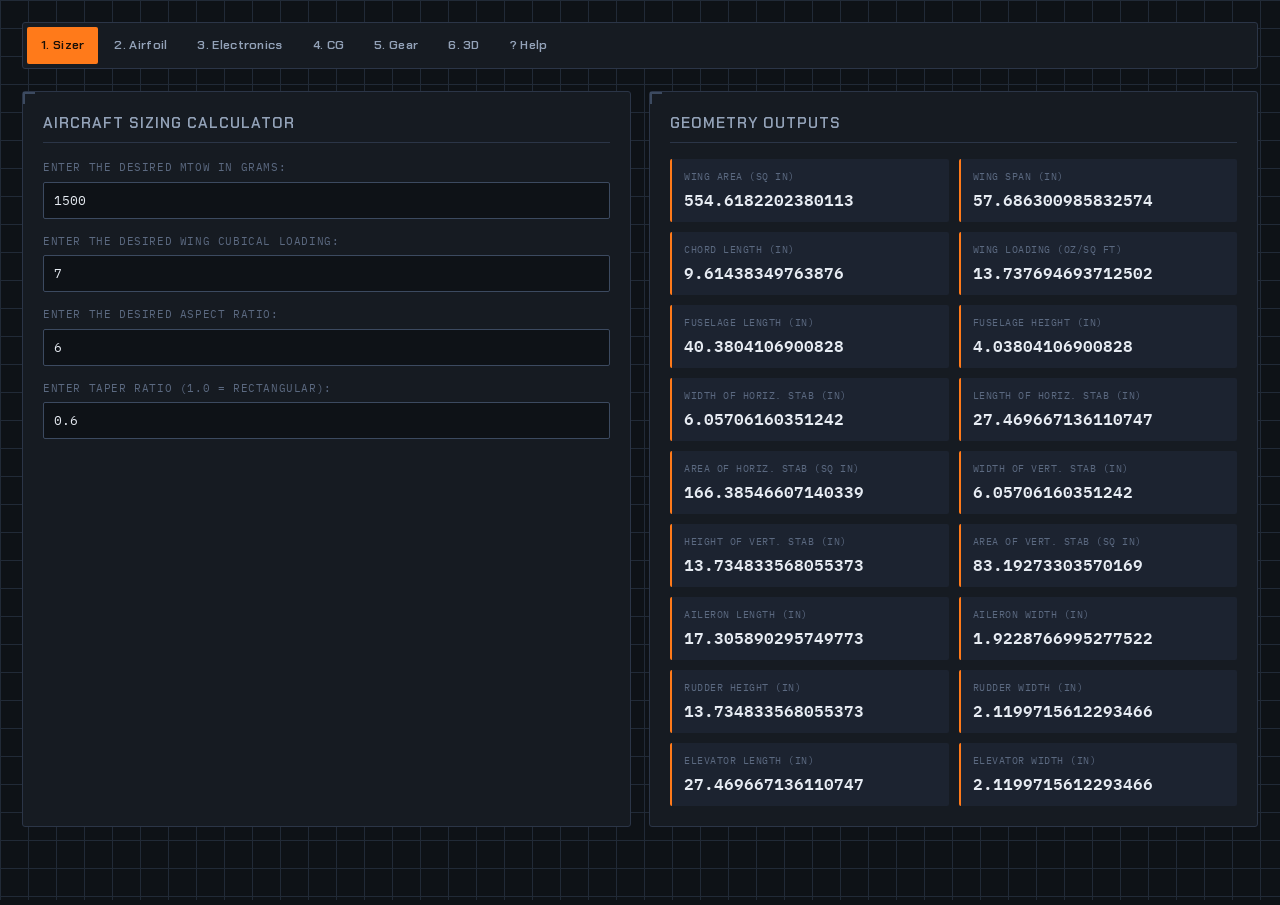
==== commit c6c7ce0d: "Update index.html" ====
--- a/index.html
+++ b/index.html
@@ -13,15 +13,11 @@
             <label>Enter the desired aspect ratio:</label>
             <input type="number" id="ar" oninput="c()">
             
-            <label>Select the desired wing configuration:</label>
-            <select id="config" onchange="c()">
-                <option value="1.0">Rectangular</option>
-                <option value="0.6">Tapered</option>
-            </select>
+            <label>Enter Taper Ratio (1.0 = Rectangular):</label>
+            <input type="number" id="tr" step="0.05" oninput="c()">
         </div>
         <div class="panel">
             <h3>Geometry Outputs</h3>
-            <!-- Set to 2 columns to comfortably fit all 18 variables -->
             <div class="stat-grid" id="out" style="grid-template-columns: repeat(2, 1fr);"></div>
         </div>
     </div>
@@ -31,16 +27,15 @@
         document.getElementById('w').value = st.weight_g || 1500;
         document.getElementById('wcl').value = st.wingCubicLoading || 7;
         document.getElementById('ar').value = st.aspectRatio || 6;
-        document.getElementById('config').value = st.taperRatio || 1.0;
+        document.getElementById('tr').value = st.taperRatio || 1.0;
         
         function c() {
             const w_g = Number(document.getElementById('w').value);
             const wcl = Number(document.getElementById('wcl').value);
             const ar = Number(document.getElementById('ar').value);
-            const taperRatio = Number(document.getElementById('config').value);
+            const taperRatio = Number(document.getElementById('tr').value);
 
-            // 1. Math matching your exact spreadsheet reference ratios
-            const w_oz = w_g * 0.03527396195; // Exact conversion factor to match your screenshot
+            const w_oz = w_g * 0.03527396195;
             
             const area_sqft = Math.pow(w_oz / wcl, 2/3);
             const wing_area_sqin = area_sqft * 144;
@@ -68,7 +63,6 @@
             const elevator_length_in = hs_length_in;
             const elevator_width_in = hs_width_in * 0.35;
 
-            // 2. Render to UI (Outputting unrounded values to match your screenshot exactly)
             RCState.renderStats(document.getElementById('out'), {
                 'Wing Area (sq in)': wing_area_sqin,
                 'Wing Span (in)': wing_span_in,
@@ -90,7 +84,6 @@
                 'Elevator Width (in)': elevator_width_in
             });
 
-            // 3. Save Metric conversions to state so 3D viewer & CG keep working flawlessly
             const span_cm = wing_span_in * 2.54;
             const meanChord_cm = chord_in * 2.54;
             const rootChord_cm = (2 * meanChord_cm) / (1 + taperRatio);
